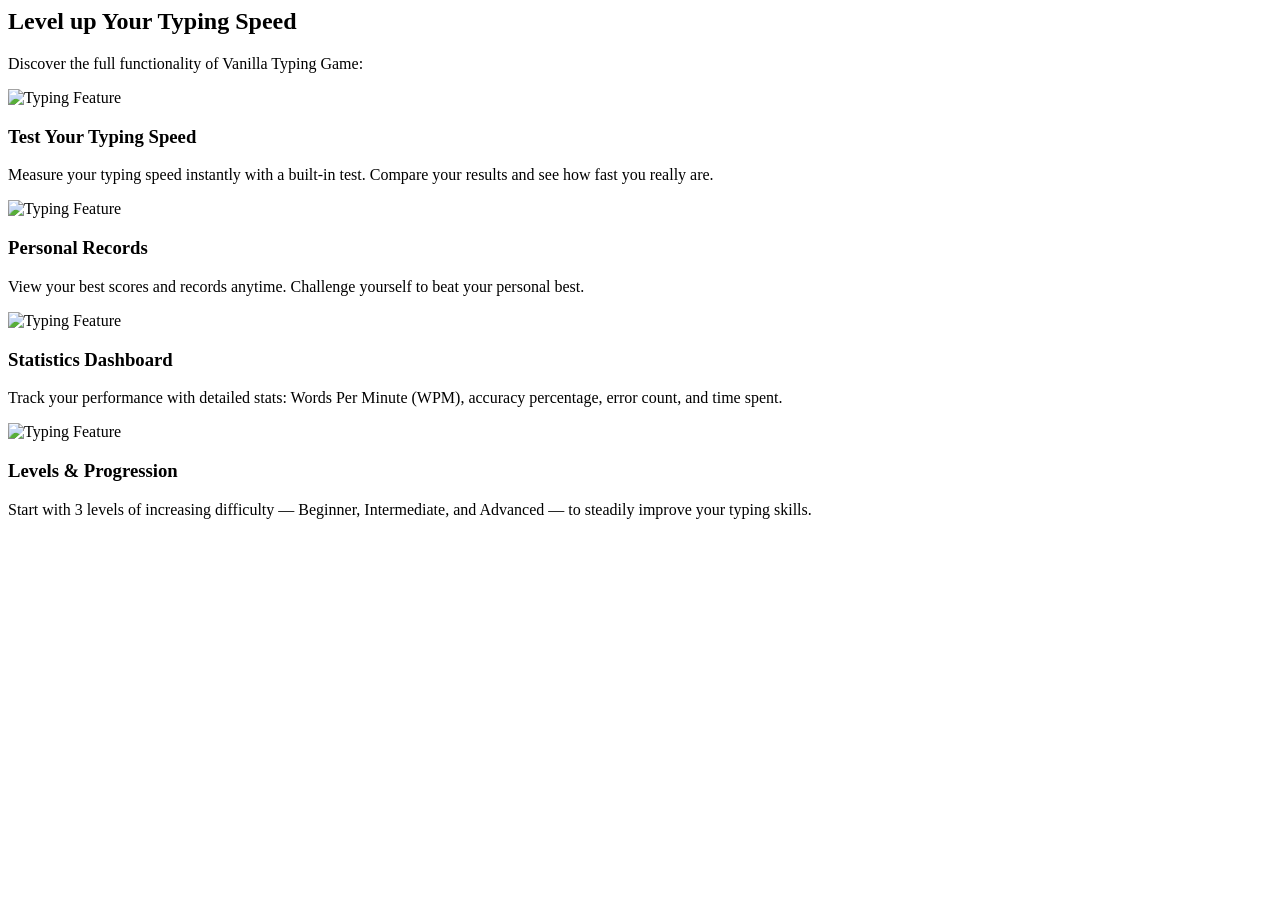
==== Features.html @ e1df6583 "i've created the features card, not yet finished.Next coding, Adding the homepage style" ====
<html lang="en">

<head>
    <meta charset="UTF-8">
    <meta name="viewport" content="width=device-width, initial-scale=1.0">
    <link rel="stylesheet" href="./output.css">
    <title>Accueil</title>
</head>

<body>
    <section class=" flex flex-col items-center min-h-screen bg-gray-50">
        <h1 class="text-7xl font-bold py-8">Level up Your Typing Speed</h1>
        <p class="text-5xl mt-1 mb-8">Discover the full functionality of Vanilla Typing Game:</p>
        <div class="flex flex-wrap gap-15 mx-100 justify-center">
            <div
                class="w-lg h-3/4 bg-white rounded-xl shadow-md overflow-hidden hover:shadow-lg transition-shadow duration-300">
                <div class="w-full h-80 bg-gray-100 flex items-center justify-center">
                    <img src="your-image.png" alt="Typing Feature" class="h-full object-contain">
                </div>
                <div class="p-6 text-center">
                    <h3 class="text-3xl font-semibold text-gray-900 mb-2">Test Your Typing Speed</h3>
                    <p class="text-gray-600 text-2xl leading-relaxed">
                        Measure your typing speed instantly with a built-in test. Compare your results and see how fast
                        you really are.
                    </p>
                </div>
            </div>
            <div
                class="w-lg h-3/4 bg-white rounded-xl shadow-md overflow-hidden hover:shadow-lg transition-shadow duration-300">
                <div class="w-full h-80 bg-gray-100 flex items-center justify-center">
                    <img src="your-image.png" alt="Typing Feature" class="h-full object-contain">
                </div>
                <div class="p-6 text-center">
                    <h3 class="text-3xl font-semibold text-gray-900 mb-2">Personal Records</h3>
                    <p class="text-gray-600 text-2xl leading-relaxed">
                        View your best scores and records anytime. Challenge yourself to beat your personal best.
                    </p>
                </div>
            </div>
            <div
                class="w-lg h-3/4 bg-white rounded-xl shadow-md overflow-hidden hover:shadow-lg transition-shadow duration-300">
                <div class="w-full h-80 bg-gray-100 flex items-center justify-center">
                    <img src="your-image.png" alt="Typing Feature" class="h-full object-contain">
                </div>
                <div class="p-6 text-center">
                    <h3 class="text-3xl font-semibold text-gray-900 mb-2">Statistics Dashboard</h3>
                    <p class="text-gray-600 text-2xl leading-relaxed">
                        Track your performance with detailed stats: Words Per Minute (WPM), accuracy percentage, error count, and time spent.
                    </p>
                </div>
            </div>
            <div
                class="w-lg h-3/4 bg-white rounded-xl shadow-md overflow-hidden hover:shadow-lg transition-shadow duration-300">
                <div class="w-full h-80 bg-gray-100 flex items-center justify-center">
                    <img src="your-image.png" alt="Typing Feature" class="h-full object-contain">
                </div>
                <div class="p-6 text-center">
                    <h3 class="text-3xl font-semibold text-gray-900 mb-2">Levels & Progression</h3>
                    <p class="text-gray-600 text-2xl leading-relaxed">
                        Start with 3 levels of increasing difficulty — Beginner, Intermediate, and Advanced — to steadily improve your typing skills.
                    </p>
                </div>
            </div>


        </div>

    </section>
</body>

</html>
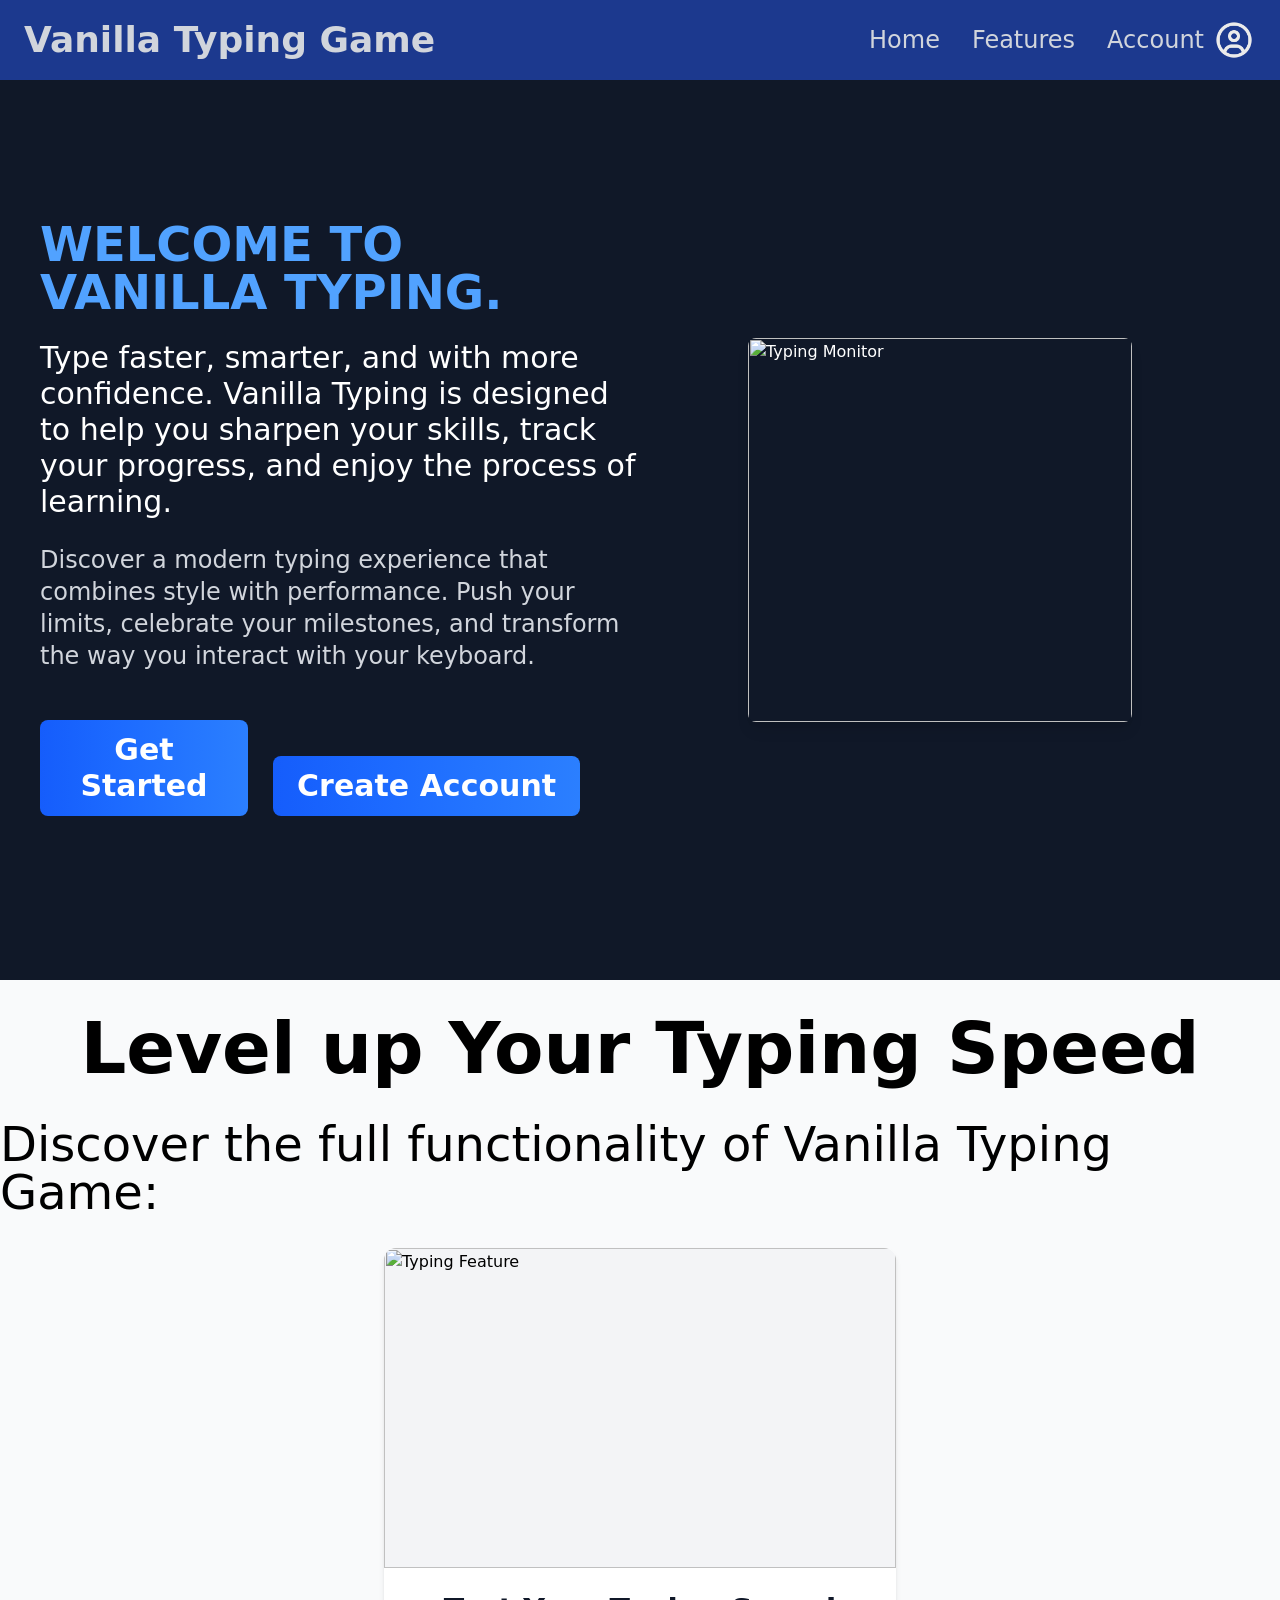
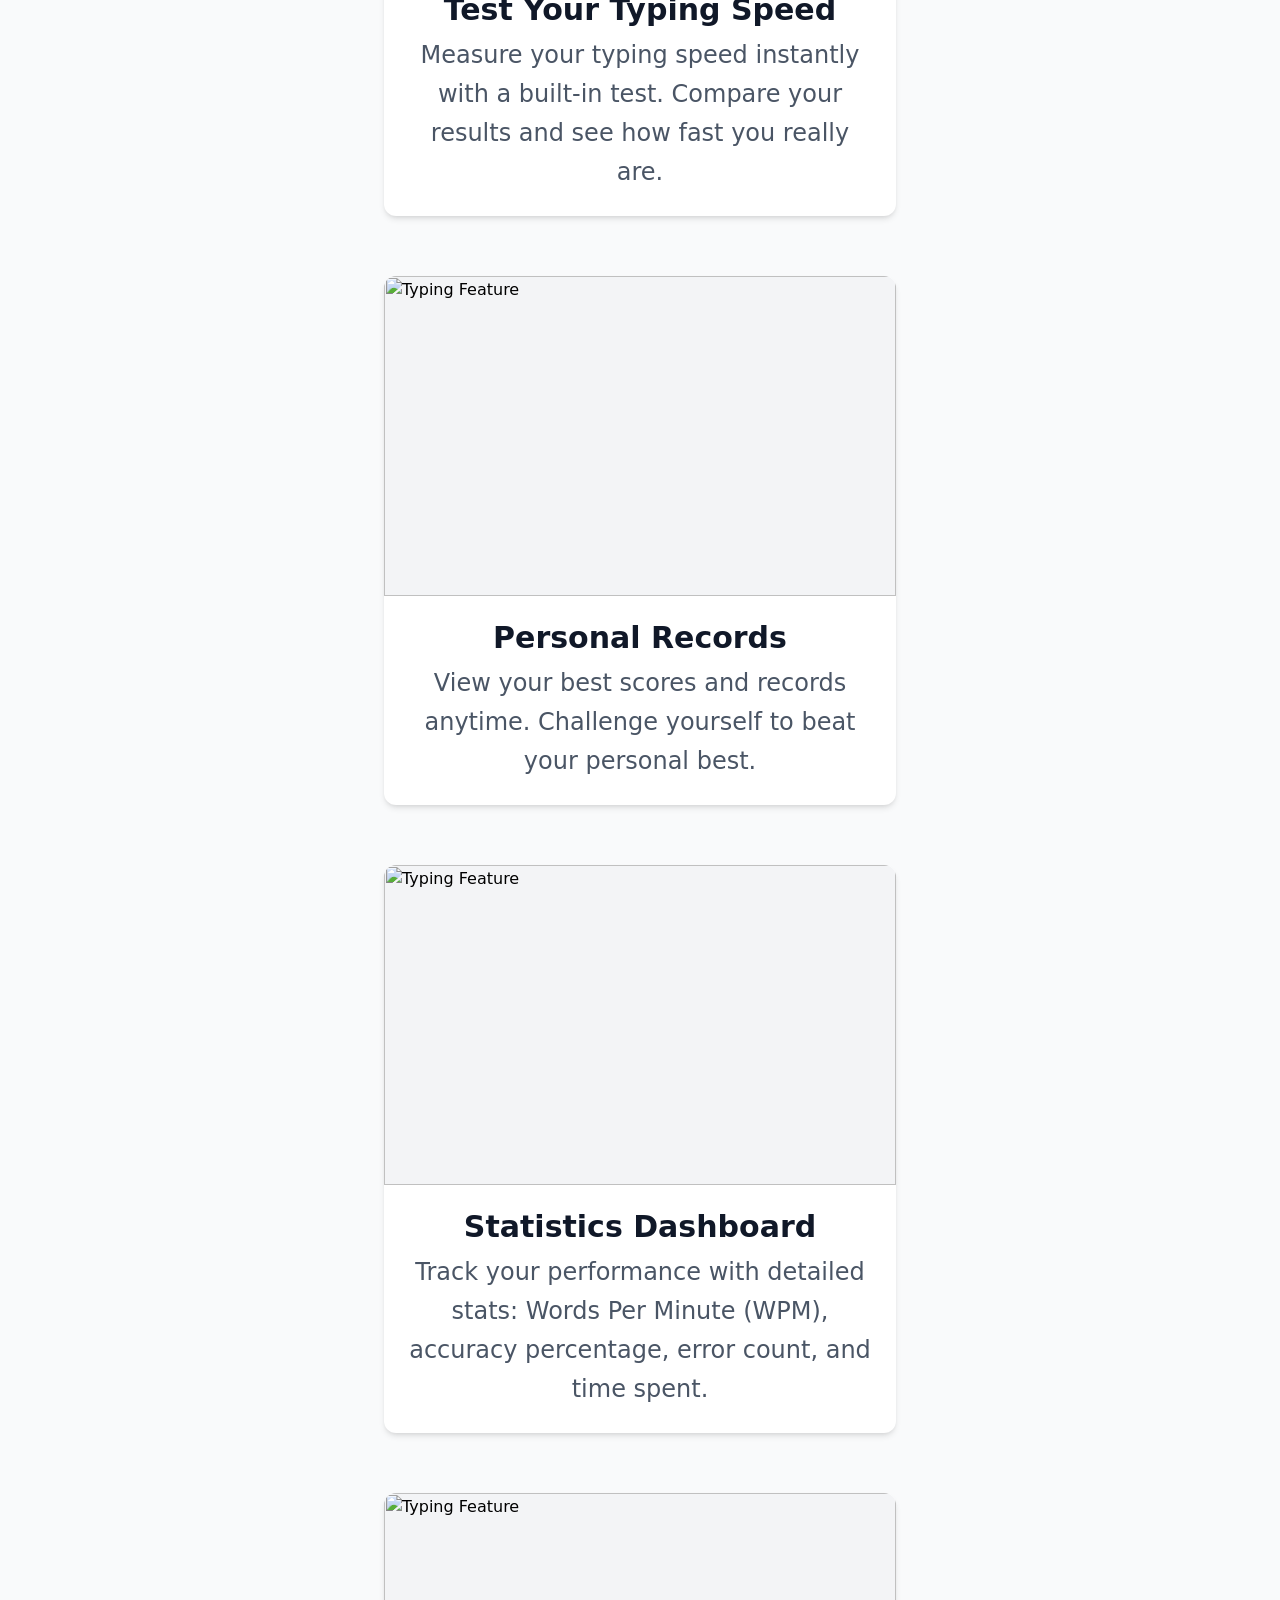
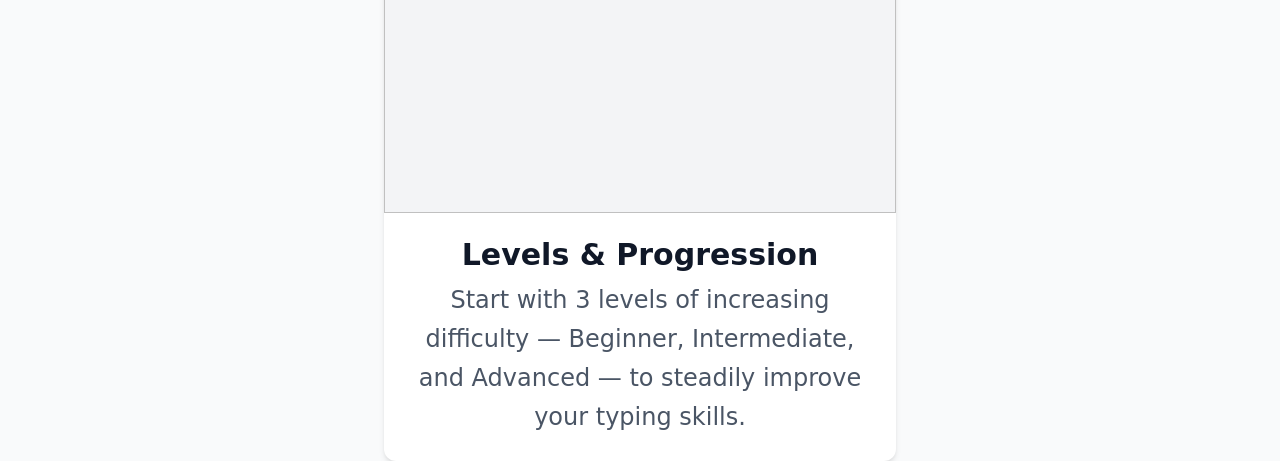
==== commit 2e468e12: "Improve navigation, hero section, and features with smooth scroll and animations" ====
--- a/Features.html
+++ b/Features.html
@@ -8,7 +8,45 @@
 </head>
 
 <body>
-    <section class=" flex flex-col items-center min-h-screen bg-gray-50">
+    <nav class="w-full bg-blue-900 text-gray-300 h-20 flex justify-between items-center px-6 py-4 shadow-md">
+        <h2 class="text-3xl md:text-4xl font-bold">Vanilla Typing Game</h2>
+        <ul class="flex gap-8 text-lg md:text-2xl items-center font-medium">
+            <li>
+                <a href="" class="hover:text-gray-200 transition-colors">Home</a>
+            </li>
+            <li>
+                <a href="#features" class="hover:text-gray-200 transition-colors">Features</a>
+            </li>
+            <li class="flex items-center gap-2">
+                <a href="" class="hover:text-gray-200 transition-colors">Account</a>
+                <img class="w-11 caret-gray-300" src="image/logo/circle-user-regular.png" alt="">
+            </li>
+        </ul>
+    </nav>
+    <section class="flex flex-col md:flex-row items-center justify-between min-h-screen bg-gray-900 text-white px-10">
+        <div class="md:w-1/2 space-y-6">
+            <h1 class="text-5xl font-extrabold text-blue-400">WELCOME TO VANILLA TYPING.</h1>
+            <p class="text-3xl">Type faster, smarter, and with more confidence. Vanilla Typing is designed to help you
+                sharpen your skills, track your progress, and enjoy the process of learning.</p>
+            <p class="text-2xl text-gray-300">Discover a modern typing experience that combines style with performance.
+                Push your limits,
+                celebrate your milestones, and transform the way you interact with your keyboard.</p>
+            <button
+                class="mt-6 px-6 py-3 bg-linear-to-r from-blue-600 to-blue-500 hover:from-blue-500 hover:to-indigo-600 rounded-lg text-3xl w-52 font-semibold 
+         transform transition duration-300 ease-in-out hover:scale-105 hover:shadow-xl hover:-translate-y-1 hover:text-yellow-200">
+                <a href="index.html">Get Started</a>
+            </button>
+            <button
+                class=" ml-5 mt-6 px-6 py-3 bg-linear-to-r from-blue-600 to-blue-500 hover:from-blue-500 hover:to-indigo-600 rounded-lg text-3xl font-semibold transform transition duration-300 ease-in-out hover:scale-105 hover:shadow-xl hover:-translate-y-1 hover:text-yellow-200">
+                Create Account
+            </button>
+        </div>
+        <div class="md:w-1/2 flex justify-center mt-10 md:mt-0">
+            <img src="your-monitor-image.png" alt="Typing Monitor" class="w-96 rounded-lg shadow-lg">
+        </div>
+    </section>
+
+    <section id="features" class=" flex flex-col items-center min-h-screen bg-gray-50">
         <h1 class="text-7xl font-bold py-8">Level up Your Typing Speed</h1>
         <p class="text-5xl mt-1 mb-8">Discover the full functionality of Vanilla Typing Game:</p>
         <div class="flex flex-wrap gap-15 mx-100 justify-center">
@@ -45,7 +83,8 @@
                 <div class="p-6 text-center">
                     <h3 class="text-3xl font-semibold text-gray-900 mb-2">Statistics Dashboard</h3>
                     <p class="text-gray-600 text-2xl leading-relaxed">
-                        Track your performance with detailed stats: Words Per Minute (WPM), accuracy percentage, error count, and time spent.
+                        Track your performance with detailed stats: Words Per Minute (WPM), accuracy percentage, error
+                        count, and time spent.
                     </p>
                 </div>
             </div>
@@ -57,14 +96,12 @@
                 <div class="p-6 text-center">
                     <h3 class="text-3xl font-semibold text-gray-900 mb-2">Levels & Progression</h3>
                     <p class="text-gray-600 text-2xl leading-relaxed">
-                        Start with 3 levels of increasing difficulty — Beginner, Intermediate, and Advanced — to steadily improve your typing skills.
+                        Start with 3 levels of increasing difficulty — Beginner, Intermediate, and Advanced — to
+                        steadily improve your typing skills.
                     </p>
                 </div>
             </div>
-
-
         </div>
-
     </section>
 </body>
 
--- a/output.css
+++ b/output.css
@@ -0,0 +1,757 @@
+/*! tailwindcss v4.3.0 | MIT License | https://tailwindcss.com */
+@layer properties;
+@layer theme, base, components, utilities;
+@layer theme {
+  :root, :host {
+    --font-sans: ui-sans-serif, system-ui, sans-serif, "Apple Color Emoji",
+      "Segoe UI Emoji", "Segoe UI Symbol", "Noto Color Emoji";
+    --font-mono: ui-monospace, SFMono-Regular, Menlo, Monaco, Consolas, "Liberation Mono",
+      "Courier New", monospace;
+    --color-yellow-200: oklch(94.5% 0.129 101.54);
+    --color-blue-400: oklch(70.7% 0.165 254.624);
+    --color-blue-500: oklch(62.3% 0.214 259.815);
+    --color-blue-600: oklch(54.6% 0.245 262.881);
+    --color-blue-900: oklch(37.9% 0.146 265.522);
+    --color-indigo-600: oklch(51.1% 0.262 276.966);
+    --color-gray-50: oklch(98.5% 0.002 247.839);
+    --color-gray-100: oklch(96.7% 0.003 264.542);
+    --color-gray-200: oklch(92.8% 0.006 264.531);
+    --color-gray-300: oklch(87.2% 0.01 258.338);
+    --color-gray-600: oklch(44.6% 0.03 256.802);
+    --color-gray-900: oklch(21% 0.034 264.665);
+    --color-white: #fff;
+    --spacing: 0.25rem;
+    --container-lg: 32rem;
+    --text-lg: 1.125rem;
+    --text-lg--line-height: calc(1.75 / 1.125);
+    --text-2xl: 1.5rem;
+    --text-2xl--line-height: calc(2 / 1.5);
+    --text-3xl: 1.875rem;
+    --text-3xl--line-height: calc(2.25 / 1.875);
+    --text-4xl: 2.25rem;
+    --text-4xl--line-height: calc(2.5 / 2.25);
+    --text-5xl: 3rem;
+    --text-5xl--line-height: 1;
+    --text-7xl: 4.5rem;
+    --text-7xl--line-height: 1;
+    --font-weight-medium: 500;
+    --font-weight-semibold: 600;
+    --font-weight-bold: 700;
+    --font-weight-extrabold: 800;
+    --leading-relaxed: 1.625;
+    --radius-lg: 0.5rem;
+    --radius-xl: 0.75rem;
+    --ease-in-out: cubic-bezier(0.4, 0, 0.2, 1);
+    --default-transition-duration: 150ms;
+    --default-transition-timing-function: cubic-bezier(0.4, 0, 0.2, 1);
+    --default-font-family: var(--font-sans);
+    --default-mono-font-family: var(--font-mono);
+  }
+}
+@layer base {
+  *, ::after, ::before, ::backdrop, ::file-selector-button {
+    box-sizing: border-box;
+    margin: 0;
+    padding: 0;
+    border: 0 solid;
+  }
+  html, :host {
+    line-height: 1.5;
+    -webkit-text-size-adjust: 100%;
+    tab-size: 4;
+    font-family: var(--default-font-family, ui-sans-serif, system-ui, sans-serif, "Apple Color Emoji", "Segoe UI Emoji", "Segoe UI Symbol", "Noto Color Emoji");
+    font-feature-settings: var(--default-font-feature-settings, normal);
+    font-variation-settings: var(--default-font-variation-settings, normal);
+    -webkit-tap-highlight-color: transparent;
+  }
+  hr {
+    height: 0;
+    color: inherit;
+    border-top-width: 1px;
+  }
+  abbr:where([title]) {
+    -webkit-text-decoration: underline dotted;
+    text-decoration: underline dotted;
+  }
+  h1, h2, h3, h4, h5, h6 {
+    font-size: inherit;
+    font-weight: inherit;
+  }
+  a {
+    color: inherit;
+    -webkit-text-decoration: inherit;
+    text-decoration: inherit;
+  }
+  b, strong {
+    font-weight: bolder;
+  }
+  code, kbd, samp, pre {
+    font-family: var(--default-mono-font-family, ui-monospace, SFMono-Regular, Menlo, Monaco, Consolas, "Liberation Mono", "Courier New", monospace);
+    font-feature-settings: var(--default-mono-font-feature-settings, normal);
+    font-variation-settings: var(--default-mono-font-variation-settings, normal);
+    font-size: 1em;
+  }
+  small {
+    font-size: 80%;
+  }
+  sub, sup {
+    font-size: 75%;
+    line-height: 0;
+    position: relative;
+    vertical-align: baseline;
+  }
+  sub {
+    bottom: -0.25em;
+  }
+  sup {
+    top: -0.5em;
+  }
+  table {
+    text-indent: 0;
+    border-color: inherit;
+    border-collapse: collapse;
+  }
+  :-moz-focusring {
+    outline: auto;
+  }
+  progress {
+    vertical-align: baseline;
+  }
+  summary {
+    display: list-item;
+  }
+  ol, ul, menu {
+    list-style: none;
+  }
+  img, svg, video, canvas, audio, iframe, embed, object {
+    display: block;
+    vertical-align: middle;
+  }
+  img, video {
+    max-width: 100%;
+    height: auto;
+  }
+  button, input, select, optgroup, textarea, ::file-selector-button {
+    font: inherit;
+    font-feature-settings: inherit;
+    font-variation-settings: inherit;
+    letter-spacing: inherit;
+    color: inherit;
+    border-radius: 0;
+    background-color: transparent;
+    opacity: 1;
+  }
+  :where(select:is([multiple], [size])) optgroup {
+    font-weight: bolder;
+  }
+  :where(select:is([multiple], [size])) optgroup option {
+    padding-inline-start: 20px;
+  }
+  ::file-selector-button {
+    margin-inline-end: 4px;
+  }
+  ::placeholder {
+    opacity: 1;
+  }
+  @supports (not (-webkit-appearance: -apple-pay-button))  or (contain-intrinsic-size: 1px) {
+    ::placeholder {
+      color: currentcolor;
+      @supports (color: color-mix(in lab, red, red)) {
+        color: color-mix(in oklab, currentcolor 50%, transparent);
+      }
+    }
+  }
+  textarea {
+    resize: vertical;
+  }
+  ::-webkit-search-decoration {
+    -webkit-appearance: none;
+  }
+  ::-webkit-date-and-time-value {
+    min-height: 1lh;
+    text-align: inherit;
+  }
+  ::-webkit-datetime-edit {
+    display: inline-flex;
+  }
+  ::-webkit-datetime-edit-fields-wrapper {
+    padding: 0;
+  }
+  ::-webkit-datetime-edit, ::-webkit-datetime-edit-year-field, ::-webkit-datetime-edit-month-field, ::-webkit-datetime-edit-day-field, ::-webkit-datetime-edit-hour-field, ::-webkit-datetime-edit-minute-field, ::-webkit-datetime-edit-second-field, ::-webkit-datetime-edit-millisecond-field, ::-webkit-datetime-edit-meridiem-field {
+    padding-block: 0;
+  }
+  ::-webkit-calendar-picker-indicator {
+    line-height: 1;
+  }
+  :-moz-ui-invalid {
+    box-shadow: none;
+  }
+  button, input:where([type="button"], [type="reset"], [type="submit"]), ::file-selector-button {
+    appearance: button;
+  }
+  ::-webkit-inner-spin-button, ::-webkit-outer-spin-button {
+    height: auto;
+  }
+  [hidden]:where(:not([hidden="until-found"])) {
+    display: none !important;
+  }
+}
+@layer utilities {
+  .mx-100 {
+    margin-inline: calc(var(--spacing) * 100);
+  }
+  .mt-1 {
+    margin-top: calc(var(--spacing) * 1);
+  }
+  .mt-6 {
+    margin-top: calc(var(--spacing) * 6);
+  }
+  .mt-10 {
+    margin-top: calc(var(--spacing) * 10);
+  }
+  .mb-2 {
+    margin-bottom: calc(var(--spacing) * 2);
+  }
+  .mb-8 {
+    margin-bottom: calc(var(--spacing) * 8);
+  }
+  .ml-5 {
+    margin-left: calc(var(--spacing) * 5);
+  }
+  .flex {
+    display: flex;
+  }
+  .h-3\/4 {
+    height: calc(3 / 4 * 100%);
+  }
+  .h-20 {
+    height: calc(var(--spacing) * 20);
+  }
+  .h-80 {
+    height: calc(var(--spacing) * 80);
+  }
+  .h-full {
+    height: 100%;
+  }
+  .min-h-screen {
+    min-height: 100vh;
+  }
+  .w-11 {
+    width: calc(var(--spacing) * 11);
+  }
+  .w-52 {
+    width: calc(var(--spacing) * 52);
+  }
+  .w-96 {
+    width: calc(var(--spacing) * 96);
+  }
+  .w-full {
+    width: 100%;
+  }
+  .w-lg {
+    width: var(--container-lg);
+  }
+  .transform {
+    transform: var(--tw-rotate-x,) var(--tw-rotate-y,) var(--tw-rotate-z,) var(--tw-skew-x,) var(--tw-skew-y,);
+  }
+  .flex-col {
+    flex-direction: column;
+  }
+  .flex-wrap {
+    flex-wrap: wrap;
+  }
+  .items-center {
+    align-items: center;
+  }
+  .justify-between {
+    justify-content: space-between;
+  }
+  .justify-center {
+    justify-content: center;
+  }
+  .gap-2 {
+    gap: calc(var(--spacing) * 2);
+  }
+  .gap-8 {
+    gap: calc(var(--spacing) * 8);
+  }
+  .gap-15 {
+    gap: calc(var(--spacing) * 15);
+  }
+  .space-y-6 {
+    :where(& > :not(:last-child)) {
+      --tw-space-y-reverse: 0;
+      margin-block-start: calc(calc(var(--spacing) * 6) * var(--tw-space-y-reverse));
+      margin-block-end: calc(calc(var(--spacing) * 6) * calc(1 - var(--tw-space-y-reverse)));
+    }
+  }
+  .overflow-hidden {
+    overflow: hidden;
+  }
+  .rounded-lg {
+    border-radius: var(--radius-lg);
+  }
+  .rounded-xl {
+    border-radius: var(--radius-xl);
+  }
+  .bg-blue-900 {
+    background-color: var(--color-blue-900);
+  }
+  .bg-gray-50 {
+    background-color: var(--color-gray-50);
+  }
+  .bg-gray-100 {
+    background-color: var(--color-gray-100);
+  }
+  .bg-gray-900 {
+    background-color: var(--color-gray-900);
+  }
+  .bg-white {
+    background-color: var(--color-white);
+  }
+  .bg-linear-to-r {
+    --tw-gradient-position: to right;
+    @supports (background-image: linear-gradient(in lab, red, red)) {
+      --tw-gradient-position: to right in oklab;
+    }
+    background-image: linear-gradient(var(--tw-gradient-stops));
+  }
+  .from-blue-600 {
+    --tw-gradient-from: var(--color-blue-600);
+    --tw-gradient-stops: var(--tw-gradient-via-stops, var(--tw-gradient-position), var(--tw-gradient-from) var(--tw-gradient-from-position), var(--tw-gradient-to) var(--tw-gradient-to-position));
+  }
+  .to-blue-500 {
+    --tw-gradient-to: var(--color-blue-500);
+    --tw-gradient-stops: var(--tw-gradient-via-stops, var(--tw-gradient-position), var(--tw-gradient-from) var(--tw-gradient-from-position), var(--tw-gradient-to) var(--tw-gradient-to-position));
+  }
+  .object-contain {
+    object-fit: contain;
+  }
+  .p-6 {
+    padding: calc(var(--spacing) * 6);
+  }
+  .px-6 {
+    padding-inline: calc(var(--spacing) * 6);
+  }
+  .px-10 {
+    padding-inline: calc(var(--spacing) * 10);
+  }
+  .py-3 {
+    padding-block: calc(var(--spacing) * 3);
+  }
+  .py-4 {
+    padding-block: calc(var(--spacing) * 4);
+  }
+  .py-8 {
+    padding-block: calc(var(--spacing) * 8);
+  }
+  .text-center {
+    text-align: center;
+  }
+  .text-2xl {
+    font-size: var(--text-2xl);
+    line-height: var(--tw-leading, var(--text-2xl--line-height));
+  }
+  .text-3xl {
+    font-size: var(--text-3xl);
+    line-height: var(--tw-leading, var(--text-3xl--line-height));
+  }
+  .text-5xl {
+    font-size: var(--text-5xl);
+    line-height: var(--tw-leading, var(--text-5xl--line-height));
+  }
+  .text-7xl {
+    font-size: var(--text-7xl);
+    line-height: var(--tw-leading, var(--text-7xl--line-height));
+  }
+  .text-lg {
+    font-size: var(--text-lg);
+    line-height: var(--tw-leading, var(--text-lg--line-height));
+  }
+  .leading-relaxed {
+    --tw-leading: var(--leading-relaxed);
+    line-height: var(--leading-relaxed);
+  }
+  .font-bold {
+    --tw-font-weight: var(--font-weight-bold);
+    font-weight: var(--font-weight-bold);
+  }
+  .font-extrabold {
+    --tw-font-weight: var(--font-weight-extrabold);
+    font-weight: var(--font-weight-extrabold);
+  }
+  .font-medium {
+    --tw-font-weight: var(--font-weight-medium);
+    font-weight: var(--font-weight-medium);
+  }
+  .font-semibold {
+    --tw-font-weight: var(--font-weight-semibold);
+    font-weight: var(--font-weight-semibold);
+  }
+  .text-blue-400 {
+    color: var(--color-blue-400);
+  }
+  .text-gray-300 {
+    color: var(--color-gray-300);
+  }
+  .text-gray-600 {
+    color: var(--color-gray-600);
+  }
+  .text-gray-900 {
+    color: var(--color-gray-900);
+  }
+  .text-white {
+    color: var(--color-white);
+  }
+  .caret-gray-300 {
+    caret-color: var(--color-gray-300);
+  }
+  .shadow-lg {
+    --tw-shadow: 0 10px 15px -3px var(--tw-shadow-color, rgb(0 0 0 / 0.1)), 0 4px 6px -4px var(--tw-shadow-color, rgb(0 0 0 / 0.1));
+    box-shadow: var(--tw-inset-shadow), var(--tw-inset-ring-shadow), var(--tw-ring-offset-shadow), var(--tw-ring-shadow), var(--tw-shadow);
+  }
+  .shadow-md {
+    --tw-shadow: 0 4px 6px -1px var(--tw-shadow-color, rgb(0 0 0 / 0.1)), 0 2px 4px -2px var(--tw-shadow-color, rgb(0 0 0 / 0.1));
+    box-shadow: var(--tw-inset-shadow), var(--tw-inset-ring-shadow), var(--tw-ring-offset-shadow), var(--tw-ring-shadow), var(--tw-shadow);
+  }
+  .transition {
+    transition-property: color, background-color, border-color, outline-color, text-decoration-color, fill, stroke, --tw-gradient-from, --tw-gradient-via, --tw-gradient-to, opacity, box-shadow, transform, translate, scale, rotate, filter, -webkit-backdrop-filter, backdrop-filter, display, content-visibility, overlay, pointer-events;
+    transition-timing-function: var(--tw-ease, var(--default-transition-timing-function));
+    transition-duration: var(--tw-duration, var(--default-transition-duration));
+  }
+  .transition-colors {
+    transition-property: color, background-color, border-color, outline-color, text-decoration-color, fill, stroke, --tw-gradient-from, --tw-gradient-via, --tw-gradient-to;
+    transition-timing-function: var(--tw-ease, var(--default-transition-timing-function));
+    transition-duration: var(--tw-duration, var(--default-transition-duration));
+  }
+  .transition-shadow {
+    transition-property: box-shadow;
+    transition-timing-function: var(--tw-ease, var(--default-transition-timing-function));
+    transition-duration: var(--tw-duration, var(--default-transition-duration));
+  }
+  .duration-300 {
+    --tw-duration: 300ms;
+    transition-duration: 300ms;
+  }
+  .ease-in-out {
+    --tw-ease: var(--ease-in-out);
+    transition-timing-function: var(--ease-in-out);
+  }
+  .hover\:-translate-y-1 {
+    &:hover {
+      @media (hover: hover) {
+        --tw-translate-y: calc(var(--spacing) * -1);
+        translate: var(--tw-translate-x) var(--tw-translate-y);
+      }
+    }
+  }
+  .hover\:scale-105 {
+    &:hover {
+      @media (hover: hover) {
+        --tw-scale-x: 105%;
+        --tw-scale-y: 105%;
+        --tw-scale-z: 105%;
+        scale: var(--tw-scale-x) var(--tw-scale-y);
+      }
+    }
+  }
+  .hover\:from-blue-500 {
+    &:hover {
+      @media (hover: hover) {
+        --tw-gradient-from: var(--color-blue-500);
+        --tw-gradient-stops: var(--tw-gradient-via-stops, var(--tw-gradient-position), var(--tw-gradient-from) var(--tw-gradient-from-position), var(--tw-gradient-to) var(--tw-gradient-to-position));
+      }
+    }
+  }
+  .hover\:to-indigo-600 {
+    &:hover {
+      @media (hover: hover) {
+        --tw-gradient-to: var(--color-indigo-600);
+        --tw-gradient-stops: var(--tw-gradient-via-stops, var(--tw-gradient-position), var(--tw-gradient-from) var(--tw-gradient-from-position), var(--tw-gradient-to) var(--tw-gradient-to-position));
+      }
+    }
+  }
+  .hover\:text-gray-200 {
+    &:hover {
+      @media (hover: hover) {
+        color: var(--color-gray-200);
+      }
+    }
+  }
+  .hover\:text-yellow-200 {
+    &:hover {
+      @media (hover: hover) {
+        color: var(--color-yellow-200);
+      }
+    }
+  }
+  .hover\:shadow-lg {
+    &:hover {
+      @media (hover: hover) {
+        --tw-shadow: 0 10px 15px -3px var(--tw-shadow-color, rgb(0 0 0 / 0.1)), 0 4px 6px -4px var(--tw-shadow-color, rgb(0 0 0 / 0.1));
+        box-shadow: var(--tw-inset-shadow), var(--tw-inset-ring-shadow), var(--tw-ring-offset-shadow), var(--tw-ring-shadow), var(--tw-shadow);
+      }
+    }
+  }
+  .hover\:shadow-xl {
+    &:hover {
+      @media (hover: hover) {
+        --tw-shadow: 0 20px 25px -5px var(--tw-shadow-color, rgb(0 0 0 / 0.1)), 0 8px 10px -6px var(--tw-shadow-color, rgb(0 0 0 / 0.1));
+        box-shadow: var(--tw-inset-shadow), var(--tw-inset-ring-shadow), var(--tw-ring-offset-shadow), var(--tw-ring-shadow), var(--tw-shadow);
+      }
+    }
+  }
+  .md\:mt-0 {
+    @media (width >= 48rem) {
+      margin-top: calc(var(--spacing) * 0);
+    }
+  }
+  .md\:w-1\/2 {
+    @media (width >= 48rem) {
+      width: calc(1 / 2 * 100%);
+    }
+  }
+  .md\:flex-row {
+    @media (width >= 48rem) {
+      flex-direction: row;
+    }
+  }
+  .md\:text-2xl {
+    @media (width >= 48rem) {
+      font-size: var(--text-2xl);
+      line-height: var(--tw-leading, var(--text-2xl--line-height));
+    }
+  }
+  .md\:text-4xl {
+    @media (width >= 48rem) {
+      font-size: var(--text-4xl);
+      line-height: var(--tw-leading, var(--text-4xl--line-height));
+    }
+  }
+}
+html {
+  scroll-behavior: smooth;
+}
+@property --tw-rotate-x {
+  syntax: "*";
+  inherits: false;
+}
+@property --tw-rotate-y {
+  syntax: "*";
+  inherits: false;
+}
+@property --tw-rotate-z {
+  syntax: "*";
+  inherits: false;
+}
+@property --tw-skew-x {
+  syntax: "*";
+  inherits: false;
+}
+@property --tw-skew-y {
+  syntax: "*";
+  inherits: false;
+}
+@property --tw-space-y-reverse {
+  syntax: "*";
+  inherits: false;
+  initial-value: 0;
+}
+@property --tw-gradient-position {
+  syntax: "*";
+  inherits: false;
+}
+@property --tw-gradient-from {
+  syntax: "<color>";
+  inherits: false;
+  initial-value: #0000;
+}
+@property --tw-gradient-via {
+  syntax: "<color>";
+  inherits: false;
+  initial-value: #0000;
+}
+@property --tw-gradient-to {
+  syntax: "<color>";
+  inherits: false;
+  initial-value: #0000;
+}
+@property --tw-gradient-stops {
+  syntax: "*";
+  inherits: false;
+}
+@property --tw-gradient-via-stops {
+  syntax: "*";
+  inherits: false;
+}
+@property --tw-gradient-from-position {
+  syntax: "<length-percentage>";
+  inherits: false;
+  initial-value: 0%;
+}
+@property --tw-gradient-via-position {
+  syntax: "<length-percentage>";
+  inherits: false;
+  initial-value: 50%;
+}
+@property --tw-gradient-to-position {
+  syntax: "<length-percentage>";
+  inherits: false;
+  initial-value: 100%;
+}
+@property --tw-leading {
+  syntax: "*";
+  inherits: false;
+}
+@property --tw-font-weight {
+  syntax: "*";
+  inherits: false;
+}
+@property --tw-shadow {
+  syntax: "*";
+  inherits: false;
+  initial-value: 0 0 #0000;
+}
+@property --tw-shadow-color {
+  syntax: "*";
+  inherits: false;
+}
+@property --tw-shadow-alpha {
+  syntax: "<percentage>";
+  inherits: false;
+  initial-value: 100%;
+}
+@property --tw-inset-shadow {
+  syntax: "*";
+  inherits: false;
+  initial-value: 0 0 #0000;
+}
+@property --tw-inset-shadow-color {
+  syntax: "*";
+  inherits: false;
+}
+@property --tw-inset-shadow-alpha {
+  syntax: "<percentage>";
+  inherits: false;
+  initial-value: 100%;
+}
+@property --tw-ring-color {
+  syntax: "*";
+  inherits: false;
+}
+@property --tw-ring-shadow {
+  syntax: "*";
+  inherits: false;
+  initial-value: 0 0 #0000;
+}
+@property --tw-inset-ring-color {
+  syntax: "*";
+  inherits: false;
+}
+@property --tw-inset-ring-shadow {
+  syntax: "*";
+  inherits: false;
+  initial-value: 0 0 #0000;
+}
+@property --tw-ring-inset {
+  syntax: "*";
+  inherits: false;
+}
+@property --tw-ring-offset-width {
+  syntax: "<length>";
+  inherits: false;
+  initial-value: 0px;
+}
+@property --tw-ring-offset-color {
+  syntax: "*";
+  inherits: false;
+  initial-value: #fff;
+}
+@property --tw-ring-offset-shadow {
+  syntax: "*";
+  inherits: false;
+  initial-value: 0 0 #0000;
+}
+@property --tw-duration {
+  syntax: "*";
+  inherits: false;
+}
+@property --tw-ease {
+  syntax: "*";
+  inherits: false;
+}
+@property --tw-translate-x {
+  syntax: "*";
+  inherits: false;
+  initial-value: 0;
+}
+@property --tw-translate-y {
+  syntax: "*";
+  inherits: false;
+  initial-value: 0;
+}
+@property --tw-translate-z {
+  syntax: "*";
+  inherits: false;
+  initial-value: 0;
+}
+@property --tw-scale-x {
+  syntax: "*";
+  inherits: false;
+  initial-value: 1;
+}
+@property --tw-scale-y {
+  syntax: "*";
+  inherits: false;
+  initial-value: 1;
+}
+@property --tw-scale-z {
+  syntax: "*";
+  inherits: false;
+  initial-value: 1;
+}
+@layer properties {
+  @supports ((-webkit-hyphens: none) and (not (margin-trim: inline))) or ((-moz-orient: inline) and (not (color:rgb(from red r g b)))) {
+    *, ::before, ::after, ::backdrop {
+      --tw-rotate-x: initial;
+      --tw-rotate-y: initial;
+      --tw-rotate-z: initial;
+      --tw-skew-x: initial;
+      --tw-skew-y: initial;
+      --tw-space-y-reverse: 0;
+      --tw-gradient-position: initial;
+      --tw-gradient-from: #0000;
+      --tw-gradient-via: #0000;
+      --tw-gradient-to: #0000;
+      --tw-gradient-stops: initial;
+      --tw-gradient-via-stops: initial;
+      --tw-gradient-from-position: 0%;
+      --tw-gradient-via-position: 50%;
+      --tw-gradient-to-position: 100%;
+      --tw-leading: initial;
+      --tw-font-weight: initial;
+      --tw-shadow: 0 0 #0000;
+      --tw-shadow-color: initial;
+      --tw-shadow-alpha: 100%;
+      --tw-inset-shadow: 0 0 #0000;
+      --tw-inset-shadow-color: initial;
+      --tw-inset-shadow-alpha: 100%;
+      --tw-ring-color: initial;
+      --tw-ring-shadow: 0 0 #0000;
+      --tw-inset-ring-color: initial;
+      --tw-inset-ring-shadow: 0 0 #0000;
+      --tw-ring-inset: initial;
+      --tw-ring-offset-width: 0px;
+      --tw-ring-offset-color: #fff;
+      --tw-ring-offset-shadow: 0 0 #0000;
+      --tw-duration: initial;
+      --tw-ease: initial;
+      --tw-translate-x: 0;
+      --tw-translate-y: 0;
+      --tw-translate-z: 0;
+      --tw-scale-x: 1;
+      --tw-scale-y: 1;
+      --tw-scale-z: 1;
+    }
+  }
+}
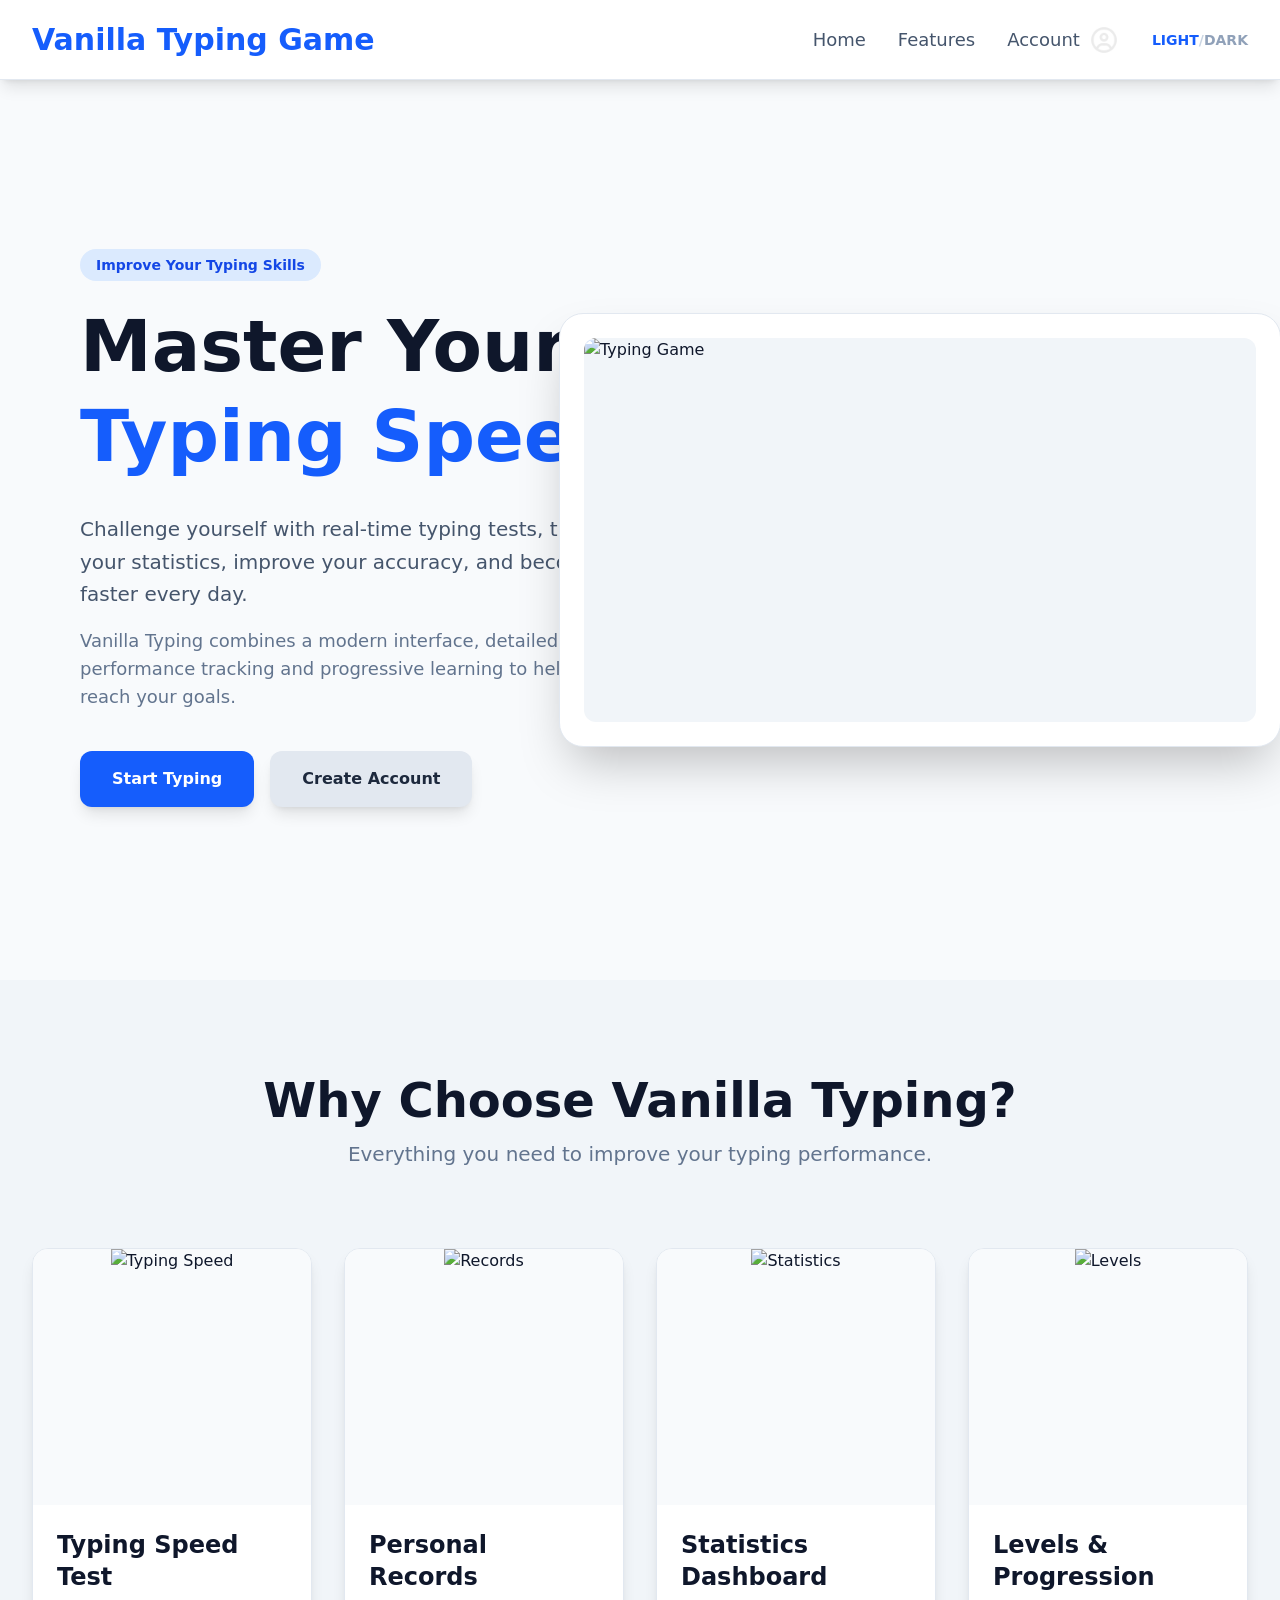
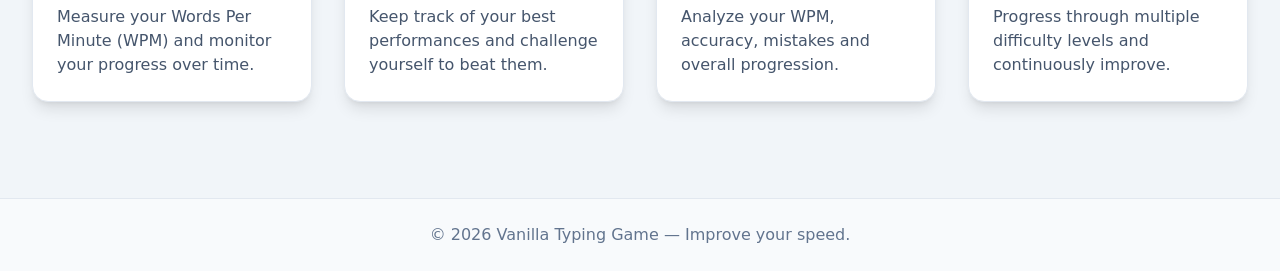
==== commit bc5478f5: "i've changed the theme and added option for light mode and dark mode in Accueil" ====
--- a/Features.html
+++ b/Features.html
@@ -1,108 +1,155 @@
-<html lang="en">
+<!DOCTYPE html>
+<html lang="en" class="dark">
 
 <head>
     <meta charset="UTF-8">
     <meta name="viewport" content="width=device-width, initial-scale=1.0">
     <link rel="stylesheet" href="./output.css">
-    <title>Accueil</title>
+    <title>Vanilla Typing Game</title>
 </head>
 
-<body>
-    <nav class="w-full bg-blue-900 text-gray-300 h-20 flex justify-between items-center px-6 py-4 shadow-md">
-        <h2 class="text-3xl md:text-4xl font-bold">Vanilla Typing Game</h2>
-        <ul class="flex gap-8 text-lg md:text-2xl items-center font-medium">
+<body class="bg-slate-50 text-slate-900 dark:bg-[#0f172a] dark:text-slate-100 font-sans transition-colors duration-300">
+
+    <nav
+        class="w-full bg-white dark:bg-[#1e293b] border-b border-slate-200 dark:border-slate-700 shadow-lg h-20 flex justify-between items-center px-8 transition-colors duration-300">
+
+        <h2 class="text-3xl font-bold text-blue-600 dark:text-white">
+            Vanilla Typing Game
+        </h2>
+
+        <ul class="flex gap-8 text-lg items-center text-slate-600 dark:text-slate-300">
             <li>
-                <a href="" class="hover:text-gray-200 transition-colors">Home</a>
+                <a href="#" class="hover:text-blue-600 dark:hover:text-white transition">Home</a>
             </li>
             <li>
-                <a href="#features" class="hover:text-gray-200 transition-colors">Features</a>
+                <a href="#features" class="hover:text-blue-600 dark:hover:text-white transition">Features</a>
             </li>
             <li class="flex items-center gap-2">
-                <a href="" class="hover:text-gray-200 transition-colors">Account</a>
-                <img class="w-11 caret-gray-300" src="image/logo/circle-user-regular.png" alt="">
+                <a href="#" class="hover:text-blue-600 dark:hover:text-white transition">Account</a>
+                <img src="image/logo/circle-user-regular.png" alt="Account" class="w-8">
+            </li>
+            <li class="ml-4">
+                <button id="theme-toggle"
+                    class="flex items-center gap-3 font-bold text-sm tracking-widest hover:opacity-80 transition-opacity focus:outline-none">
+
+                    <span class="text-blue-600 dark:text-slate-500 transition-colors duration-300">LIGHT</span>
+
+                    <span class="text-slate-300 dark:text-slate-700">/</span>
+
+                    <span class="text-slate-400 dark:text-blue-500 transition-colors duration-300">DARK</span>
+
+                </button>
             </li>
         </ul>
     </nav>
-    <section class="flex flex-col md:flex-row items-center justify-between min-h-screen bg-gray-900 text-white px-10">
-        <div class="md:w-1/2 space-y-6">
-            <h1 class="text-5xl font-extrabold text-blue-400">WELCOME TO VANILLA TYPING.</h1>
-            <p class="text-3xl">Type faster, smarter, and with more confidence. Vanilla Typing is designed to help you
-                sharpen your skills, track your progress, and enjoy the process of learning.</p>
-            <p class="text-2xl text-gray-300">Discover a modern typing experience that combines style with performance.
-                Push your limits,
-                celebrate your milestones, and transform the way you interact with your keyboard.</p>
-            <button
-                class="mt-6 px-6 py-3 bg-linear-to-r from-blue-600 to-blue-500 hover:from-blue-500 hover:to-indigo-600 rounded-lg text-3xl w-52 font-semibold 
-         transform transition duration-300 ease-in-out hover:scale-105 hover:shadow-xl hover:-translate-y-1 hover:text-yellow-200">
-                <a href="index.html">Get Started</a>
-            </button>
-            <button
-                class=" ml-5 mt-6 px-6 py-3 bg-linear-to-r from-blue-600 to-blue-500 hover:from-blue-500 hover:to-indigo-600 rounded-lg text-3xl font-semibold transform transition duration-300 ease-in-out hover:scale-105 hover:shadow-xl hover:-translate-y-1 hover:text-yellow-200">
-                Create Account
-            </button>
+
+    <section class="min-h-screen flex flex-col lg:flex-row items-center justify-between px-10 lg:px-20 py-20">
+        <div class="lg:w-1/2">
+            <span
+                class="bg-blue-100 text-blue-700 dark:bg-blue-600 dark:text-white px-4 py-2 rounded-full text-sm font-semibold">
+                Improve Your Typing Skills
+            </span>
+
+            <h1 class="text-6xl lg:text-7xl font-extrabold mt-6 leading-tight text-slate-900 dark:text-slate-100">
+                Master Your <span class="text-blue-600 dark:text-blue-500">Typing Speed</span>
+            </h1>
+
+            <p class="text-xl text-slate-600 dark:text-slate-300 mt-8 leading-relaxed max-w-xl">
+                Challenge yourself with real-time typing tests, track your statistics, improve your accuracy, and become
+                faster every day.
+            </p>
+
+            <p class="text-lg text-slate-500 dark:text-slate-400 mt-4 max-w-xl">
+                Vanilla Typing combines a modern interface, detailed performance tracking and progressive learning to
+                help you reach your goals.
+            </p>
+
+            <div class="flex gap-4 mt-10">
+                <a href="index.html"
+                    class="px-8 py-4 bg-blue-600 text-white hover:bg-blue-500 rounded-xl font-bold shadow-lg transition hover:scale-105">
+                    Start Typing
+                </a>
+                <button
+                    class="px-8 py-4 bg-slate-200 text-slate-800 dark:bg-slate-700 dark:text-white hover:bg-slate-300 dark:hover:bg-slate-600 rounded-xl font-bold shadow-lg transition hover:scale-105">
+                    Create Account
+                </button>
+            </div>
         </div>
-        <div class="md:w-1/2 flex justify-center mt-10 md:mt-0">
-            <img src="your-monitor-image.png" alt="Typing Monitor" class="w-96 rounded-lg shadow-lg">
+        <div class="lg:w-1/2 flex justify-center mt-16 lg:mt-0">
+            <div
+                class="bg-white dark:bg-[#1e293b] border border-slate-200 dark:border-slate-700 rounded-3xl p-6 shadow-2xl">
+                <img src="" alt="Typing Game" class="w-2xl h-96 rounded-xl bg-slate-100 dark:bg-slate-800">
+            </div>
         </div>
     </section>
 
-    <section id="features" class=" flex flex-col items-center min-h-screen bg-gray-50">
-        <h1 class="text-7xl font-bold py-8">Level up Your Typing Speed</h1>
-        <p class="text-5xl mt-1 mb-8">Discover the full functionality of Vanilla Typing Game:</p>
-        <div class="flex flex-wrap gap-15 mx-100 justify-center">
+    <section id="features" class="bg-slate-100 dark:bg-[#111827] py-24 px-8 transition-colors duration-300">
+        <div class="text-center mb-20">
+            <h2 class="text-5xl font-bold text-slate-900 dark:text-slate-100">
+                Why Choose Vanilla Typing?
+            </h2>
+            <p class="text-slate-500 dark:text-slate-400 text-xl mt-4">
+                Everything you need to improve your typing performance.
+            </p>
+        </div>
+
+        <div class="max-w-7xl mx-auto grid grid-cols-1 md:grid-cols-2 xl:grid-cols-4 gap-8">
             <div
-                class="w-lg h-3/4 bg-white rounded-xl shadow-md overflow-hidden hover:shadow-lg transition-shadow duration-300">
-                <div class="w-full h-80 bg-gray-100 flex items-center justify-center">
-                    <img src="your-image.png" alt="Typing Feature" class="h-full object-contain">
+                class="bg-white dark:bg-[#1e293b] rounded-2xl border border-slate-200 dark:border-slate-700 overflow-hidden shadow-lg hover:scale-105 transition">
+                <div class="h-64 bg-slate-50 dark:bg-slate-800 flex items-center justify-center">
+                    <img src="" alt="Typing Speed" class="h-full object-contain">
                 </div>
-                <div class="p-6 text-center">
-                    <h3 class="text-3xl font-semibold text-gray-900 mb-2">Test Your Typing Speed</h3>
-                    <p class="text-gray-600 text-2xl leading-relaxed">
-                        Measure your typing speed instantly with a built-in test. Compare your results and see how fast
-                        you really are.
-                    </p>
+                <div class="p-6">
+                    <h3 class="text-2xl font-bold mb-3 text-slate-900 dark:text-white">Typing Speed Test</h3>
+                    <p class="text-slate-600 dark:text-slate-400">Measure your Words Per Minute (WPM) and monitor your
+                        progress over time.</p>
                 </div>
             </div>
+
             <div
-                class="w-lg h-3/4 bg-white rounded-xl shadow-md overflow-hidden hover:shadow-lg transition-shadow duration-300">
-                <div class="w-full h-80 bg-gray-100 flex items-center justify-center">
-                    <img src="your-image.png" alt="Typing Feature" class="h-full object-contain">
+                class="bg-white dark:bg-[#1e293b] rounded-2xl border border-slate-200 dark:border-slate-700 overflow-hidden shadow-lg hover:scale-105 transition">
+                <div class="h-64 bg-slate-50 dark:bg-slate-800 flex items-center justify-center">
+                    <img src="" alt="Records" class="h-full object-contain">
                 </div>
-                <div class="p-6 text-center">
-                    <h3 class="text-3xl font-semibold text-gray-900 mb-2">Personal Records</h3>
-                    <p class="text-gray-600 text-2xl leading-relaxed">
-                        View your best scores and records anytime. Challenge yourself to beat your personal best.
-                    </p>
+                <div class="p-6">
+                    <h3 class="text-2xl font-bold mb-3 text-slate-900 dark:text-white">Personal Records</h3>
+                    <p class="text-slate-600 dark:text-slate-400">Keep track of your best performances and challenge
+                        yourself to beat them.</p>
                 </div>
             </div>
+
             <div
-                class="w-lg h-3/4 bg-white rounded-xl shadow-md overflow-hidden hover:shadow-lg transition-shadow duration-300">
-                <div class="w-full h-80 bg-gray-100 flex items-center justify-center">
-                    <img src="your-image.png" alt="Typing Feature" class="h-full object-contain">
+                class="bg-white dark:bg-[#1e293b] rounded-2xl border border-slate-200 dark:border-slate-700 overflow-hidden shadow-lg hover:scale-105 transition">
+                <div class="h-64 bg-slate-50 dark:bg-slate-800 flex items-center justify-center">
+                    <img src="your-image.png" alt="Statistics" class="h-full object-contain">
                 </div>
-                <div class="p-6 text-center">
-                    <h3 class="text-3xl font-semibold text-gray-900 mb-2">Statistics Dashboard</h3>
-                    <p class="text-gray-600 text-2xl leading-relaxed">
-                        Track your performance with detailed stats: Words Per Minute (WPM), accuracy percentage, error
-                        count, and time spent.
-                    </p>
+                <div class="p-6">
+                    <h3 class="text-2xl font-bold mb-3 text-slate-900 dark:text-white">Statistics Dashboard</h3>
+                    <p class="text-slate-600 dark:text-slate-400">Analyze your WPM, accuracy, mistakes and overall
+                        progression.</p>
                 </div>
             </div>
+
             <div
-                class="w-lg h-3/4 bg-white rounded-xl shadow-md overflow-hidden hover:shadow-lg transition-shadow duration-300">
-                <div class="w-full h-80 bg-gray-100 flex items-center justify-center">
-                    <img src="your-image.png" alt="Typing Feature" class="h-full object-contain">
+                class="bg-white dark:bg-[#1e293b] rounded-2xl border border-slate-200 dark:border-slate-700 overflow-hidden shadow-lg hover:scale-105 transition">
+                <div class="h-64 bg-slate-50 dark:bg-slate-800 flex items-center justify-center">
+                    <img src="" alt="Levels" class="h-full object-contain">
                 </div>
-                <div class="p-6 text-center">
-                    <h3 class="text-3xl font-semibold text-gray-900 mb-2">Levels & Progression</h3>
-                    <p class="text-gray-600 text-2xl leading-relaxed">
-                        Start with 3 levels of increasing difficulty — Beginner, Intermediate, and Advanced — to
-                        steadily improve your typing skills.
-                    </p>
+                <div class="p-6">
+                    <h3 class="text-2xl font-bold mb-3 text-slate-900 dark:text-white">Levels & Progression</h3>
+                    <p class="text-slate-600 dark:text-slate-400">Progress through multiple difficulty levels and
+                        continuously improve.</p>
                 </div>
             </div>
         </div>
     </section>
+
+    <footer
+        class="bg-slate-50 dark:bg-[#0f172a] border-t border-slate-200 dark:border-slate-700 py-6 text-center text-slate-500 dark:text-slate-500 transition-colors duration-300">
+        © 2026 Vanilla Typing Game — Improve your speed.
+    </footer>
+
+    <script src="Features.js"></script>
 </body>
 
 </html>
--- a/output.css
+++ b/output.css
@@ -7,12 +7,41 @@
       "Segoe UI Emoji", "Segoe UI Symbol", "Noto Color Emoji";
     --font-mono: ui-monospace, SFMono-Regular, Menlo, Monaco, Consolas, "Liberation Mono",
       "Courier New", monospace;
+    --color-red-100: oklch(93.6% 0.032 17.717);
+    --color-red-400: oklch(70.4% 0.191 22.216);
+    --color-red-600: oklch(57.7% 0.245 27.325);
+    --color-red-900: oklch(39.6% 0.141 25.723);
+    --color-orange-900: oklch(40.8% 0.123 38.172);
     --color-yellow-200: oklch(94.5% 0.129 101.54);
+    --color-yellow-900: oklch(42.1% 0.095 57.708);
+    --color-lime-900: oklch(40.5% 0.101 131.063);
+    --color-green-900: oklch(39.3% 0.095 152.535);
+    --color-emerald-400: oklch(76.5% 0.177 163.223);
+    --color-emerald-500: oklch(69.6% 0.17 162.48);
+    --color-emerald-600: oklch(59.6% 0.145 163.225);
+    --color-teal-900: oklch(38.6% 0.063 188.416);
+    --color-blue-50: oklch(97% 0.014 254.604);
+    --color-blue-100: oklch(93.2% 0.032 255.585);
     --color-blue-400: oklch(70.7% 0.165 254.624);
     --color-blue-500: oklch(62.3% 0.214 259.815);
     --color-blue-600: oklch(54.6% 0.245 262.881);
+    --color-blue-700: oklch(48.8% 0.243 264.376);
     --color-blue-900: oklch(37.9% 0.146 265.522);
+    --color-indigo-500: oklch(58.5% 0.233 277.117);
     --color-indigo-600: oklch(51.1% 0.262 276.966);
+    --color-indigo-900: oklch(35.9% 0.144 278.697);
+    --color-purple-900: oklch(38.1% 0.176 304.987);
+    --color-pink-900: oklch(40.8% 0.153 2.432);
+    --color-slate-50: oklch(98.4% 0.003 247.858);
+    --color-slate-100: oklch(96.8% 0.007 247.896);
+    --color-slate-200: oklch(92.9% 0.013 255.508);
+    --color-slate-300: oklch(86.9% 0.022 252.894);
+    --color-slate-400: oklch(70.4% 0.04 256.788);
+    --color-slate-500: oklch(55.4% 0.046 257.417);
+    --color-slate-600: oklch(44.6% 0.043 257.281);
+    --color-slate-700: oklch(37.2% 0.044 257.287);
+    --color-slate-800: oklch(27.9% 0.041 260.031);
+    --color-slate-900: oklch(20.8% 0.042 265.755);
     --color-gray-50: oklch(98.5% 0.002 247.839);
     --color-gray-100: oklch(96.7% 0.003 264.542);
     --color-gray-200: oklch(92.8% 0.006 264.531);
@@ -22,8 +51,20 @@
     --color-white: #fff;
     --spacing: 0.25rem;
     --container-lg: 32rem;
+    --container-xl: 36rem;
+    --container-2xl: 42rem;
+    --container-3xl: 48rem;
+    --container-4xl: 56rem;
+    --container-5xl: 64rem;
+    --container-7xl: 80rem;
+    --text-xs: 0.75rem;
+    --text-xs--line-height: calc(1 / 0.75);
+    --text-sm: 0.875rem;
+    --text-sm--line-height: calc(1.25 / 0.875);
     --text-lg: 1.125rem;
     --text-lg--line-height: calc(1.75 / 1.125);
+    --text-xl: 1.25rem;
+    --text-xl--line-height: calc(1.75 / 1.25);
     --text-2xl: 1.5rem;
     --text-2xl--line-height: calc(2 / 1.5);
     --text-3xl: 1.875rem;
@@ -32,15 +73,24 @@
     --text-4xl--line-height: calc(2.5 / 2.25);
     --text-5xl: 3rem;
     --text-5xl--line-height: 1;
+    --text-6xl: 3.75rem;
+    --text-6xl--line-height: 1;
     --text-7xl: 4.5rem;
     --text-7xl--line-height: 1;
+    --font-weight-normal: 400;
     --font-weight-medium: 500;
     --font-weight-semibold: 600;
     --font-weight-bold: 700;
     --font-weight-extrabold: 800;
+    --tracking-wide: 0.025em;
+    --tracking-wider: 0.05em;
+    --leading-tight: 1.25;
     --leading-relaxed: 1.625;
+    --radius-md: 0.375rem;
     --radius-lg: 0.5rem;
     --radius-xl: 0.75rem;
+    --radius-2xl: 1rem;
+    --radius-3xl: 1.5rem;
     --ease-in-out: cubic-bezier(0.4, 0, 0.2, 1);
     --default-transition-duration: 150ms;
     --default-transition-timing-function: cubic-bezier(0.4, 0, 0.2, 1);
@@ -197,38 +247,101 @@
   }
 }
 @layer utilities {
-  .mx-100 {
-    margin-inline: calc(var(--spacing) * 100);
+  .pointer-events-none {
+    pointer-events: none;
+  }
+  .absolute {
+    position: absolute;
+  }
+  .relative {
+    position: relative;
+  }
+  .inset-0 {
+    inset: calc(var(--spacing) * 0);
+  }
+  .-top-4 {
+    top: calc(var(--spacing) * -4);
+  }
+  .left-6 {
+    left: calc(var(--spacing) * 6);
+  }
+  .z-10 {
+    z-index: 10;
+  }
+  .z-20 {
+    z-index: 20;
+  }
+  .mx-auto {
+    margin-inline: auto;
   }
   .mt-1 {
     margin-top: calc(var(--spacing) * 1);
   }
+  .mt-2 {
+    margin-top: calc(var(--spacing) * 2);
+  }
+  .mt-4 {
+    margin-top: calc(var(--spacing) * 4);
+  }
   .mt-6 {
     margin-top: calc(var(--spacing) * 6);
   }
+  .mt-8 {
+    margin-top: calc(var(--spacing) * 8);
+  }
   .mt-10 {
     margin-top: calc(var(--spacing) * 10);
   }
+  .mt-16 {
+    margin-top: calc(var(--spacing) * 16);
+  }
   .mb-2 {
     margin-bottom: calc(var(--spacing) * 2);
   }
-  .mb-8 {
-    margin-bottom: calc(var(--spacing) * 8);
-  }
-  .ml-5 {
-    margin-left: calc(var(--spacing) * 5);
+  .mb-3 {
+    margin-bottom: calc(var(--spacing) * 3);
+  }
+  .mb-20 {
+    margin-bottom: calc(var(--spacing) * 20);
+  }
+  .block {
+    display: block;
   }
   .flex {
     display: flex;
   }
-  .h-3\/4 {
-    height: calc(3 / 4 * 100%);
+  .grid {
+    display: grid;
+  }
+  .hidden {
+    display: none;
+  }
+  .inline-block {
+    display: inline-block;
+  }
+  .h-3 {
+    height: calc(var(--spacing) * 3);
+  }
+  .h-5 {
+    height: calc(var(--spacing) * 5);
+  }
+  .h-16 {
+    height: calc(var(--spacing) * 16);
   }
   .h-20 {
     height: calc(var(--spacing) * 20);
   }
-  .h-80 {
-    height: calc(var(--spacing) * 80);
+  .h-28 {
+    height: calc(var(--spacing) * 28);
+  }
+  .h-64 {
+    height: calc(var(--spacing) * 64);
+  }
+  .h-96 {
+    height: calc(var(--spacing) * 96);
+  }
+  .h-\[38px\] {
+    height: 38px;
   }
   .h-full {
     height: 100%;
@@ -236,117 +349,352 @@
   .min-h-screen {
     min-height: 100vh;
   }
-  .w-11 {
-    width: calc(var(--spacing) * 11);
-  }
-  .w-52 {
-    width: calc(var(--spacing) * 52);
-  }
-  .w-96 {
-    width: calc(var(--spacing) * 96);
+  .w-0 {
+    width: calc(var(--spacing) * 0);
+  }
+  .w-2xl {
+    width: var(--container-2xl);
+  }
+  .w-5 {
+    width: calc(var(--spacing) * 5);
+  }
+  .w-8 {
+    width: calc(var(--spacing) * 8);
+  }
+  .w-10 {
+    width: calc(var(--spacing) * 10);
+  }
+  .w-12 {
+    width: calc(var(--spacing) * 12);
+  }
+  .w-14 {
+    width: calc(var(--spacing) * 14);
+  }
+  .w-16 {
+    width: calc(var(--spacing) * 16);
+  }
+  .w-20 {
+    width: calc(var(--spacing) * 20);
+  }
+  .w-36 {
+    width: calc(var(--spacing) * 36);
+  }
+  .w-64 {
+    width: calc(var(--spacing) * 64);
   }
   .w-full {
     width: 100%;
   }
-  .w-lg {
-    width: var(--container-lg);
+  .max-w-3xl {
+    max-width: var(--container-3xl);
+  }
+  .max-w-4xl {
+    max-width: var(--container-4xl);
+  }
+  .max-w-5xl {
+    max-width: var(--container-5xl);
+  }
+  .max-w-7xl {
+    max-width: var(--container-7xl);
+  }
+  .max-w-xl {
+    max-width: var(--container-xl);
+  }
+  .min-w-\[50px\] {
+    min-width: 50px;
+  }
+  .min-w-\[60px\] {
+    min-width: 60px;
+  }
+  .flex-1 {
+    flex: 1;
+  }
+  .scale-95 {
+    --tw-scale-x: 95%;
+    --tw-scale-y: 95%;
+    --tw-scale-z: 95%;
+    scale: var(--tw-scale-x) var(--tw-scale-y);
+  }
+  .scale-x-\[-1\] {
+    --tw-scale-x: -1;
+    scale: var(--tw-scale-x) var(--tw-scale-y);
+  }
+  .-rotate-90 {
+    rotate: calc(90deg * -1);
   }
   .transform {
     transform: var(--tw-rotate-x,) var(--tw-rotate-y,) var(--tw-rotate-z,) var(--tw-skew-x,) var(--tw-skew-y,);
   }
+  .cursor-default {
+    cursor: default;
+  }
+  .grid-cols-1 {
+    grid-template-columns: repeat(1, minmax(0, 1fr));
+  }
   .flex-col {
     flex-direction: column;
   }
-  .flex-wrap {
-    flex-wrap: wrap;
-  }
   .items-center {
     align-items: center;
   }
+  .items-end {
+    align-items: flex-end;
+  }
   .justify-between {
     justify-content: space-between;
   }
   .justify-center {
     justify-content: center;
   }
+  .gap-1 {
+    gap: calc(var(--spacing) * 1);
+  }
+  .gap-1\.5 {
+    gap: calc(var(--spacing) * 1.5);
+  }
   .gap-2 {
     gap: calc(var(--spacing) * 2);
   }
+  .gap-4 {
+    gap: calc(var(--spacing) * 4);
+  }
+  .gap-6 {
+    gap: calc(var(--spacing) * 6);
+  }
   .gap-8 {
     gap: calc(var(--spacing) * 8);
   }
-  .gap-15 {
-    gap: calc(var(--spacing) * 15);
-  }
-  .space-y-6 {
-    :where(& > :not(:last-child)) {
-      --tw-space-y-reverse: 0;
-      margin-block-start: calc(calc(var(--spacing) * 6) * var(--tw-space-y-reverse));
-      margin-block-end: calc(calc(var(--spacing) * 6) * calc(1 - var(--tw-space-y-reverse)));
-    }
-  }
   .overflow-hidden {
     overflow: hidden;
   }
+  .rounded {
+    border-radius: 0.25rem;
+  }
+  .rounded-2xl {
+    border-radius: var(--radius-2xl);
+  }
+  .rounded-3xl {
+    border-radius: var(--radius-3xl);
+  }
+  .rounded-full {
+    border-radius: calc(infinity * 1px);
+  }
   .rounded-lg {
     border-radius: var(--radius-lg);
   }
+  .rounded-md {
+    border-radius: var(--radius-md);
+  }
   .rounded-xl {
     border-radius: var(--radius-xl);
   }
-  .bg-blue-900 {
-    background-color: var(--color-blue-900);
-  }
-  .bg-gray-50 {
-    background-color: var(--color-gray-50);
-  }
-  .bg-gray-100 {
-    background-color: var(--color-gray-100);
-  }
-  .bg-gray-900 {
-    background-color: var(--color-gray-900);
+  .border {
+    border-style: var(--tw-border-style);
+    border-width: 1px;
+  }
+  .border-t {
+    border-top-style: var(--tw-border-style);
+    border-top-width: 1px;
+  }
+  .border-b {
+    border-bottom-style: var(--tw-border-style);
+    border-bottom-width: 1px;
+  }
+  .border-b-2 {
+    border-bottom-style: var(--tw-border-style);
+    border-bottom-width: 2px;
+  }
+  .border-blue-400 {
+    border-color: var(--color-blue-400);
+  }
+  .border-blue-500 {
+    border-color: var(--color-blue-500);
+  }
+  .border-red-400 {
+    border-color: var(--color-red-400);
+  }
+  .border-slate-200 {
+    border-color: var(--color-slate-200);
+  }
+  .border-slate-300 {
+    border-color: var(--color-slate-300);
+  }
+  .border-slate-800 {
+    border-color: var(--color-slate-800);
+  }
+  .border-slate-800\/50 {
+    border-color: color-mix(in srgb, oklch(27.9% 0.041 260.031) 50%, transparent);
+    @supports (color: color-mix(in lab, red, red)) {
+      border-color: color-mix(in oklab, var(--color-slate-800) 50%, transparent);
+    }
+  }
+  .bg-\[\#0f172a\] {
+    background-color: #0f172a;
+  }
+  .bg-\[\#1e293b\] {
+    background-color: #1e293b;
+  }
+  .bg-\[\#22c55e\] {
+    background-color: #22c55e;
+  }
+  .bg-\[\#111827\]\/80 {
+    background-color: color-mix(in oklab, #111827 80%, transparent);
+  }
+  .bg-\[\#ccfbf1\] {
+    background-color: #ccfbf1;
+  }
+  .bg-\[\#dcfce7\] {
+    background-color: #dcfce7;
+  }
+  .bg-\[\#e0e7ff\] {
+    background-color: #e0e7ff;
+  }
+  .bg-\[\#e0f2fe\] {
+    background-color: #e0f2fe;
+  }
+  .bg-\[\#ecfccb\] {
+    background-color: #ecfccb;
+  }
+  .bg-\[\#f3e8ff\] {
+    background-color: #f3e8ff;
+  }
+  .bg-\[\#fce7f3\] {
+    background-color: #fce7f3;
+  }
+  .bg-\[\#fee2e2\] {
+    background-color: #fee2e2;
+  }
+  .bg-\[\#fef9c3\] {
+    background-color: #fef9c3;
+  }
+  .bg-\[\#ffedd5\] {
+    background-color: #ffedd5;
+  }
+  .bg-blue-50 {
+    background-color: var(--color-blue-50);
+  }
+  .bg-blue-100 {
+    background-color: var(--color-blue-100);
+  }
+  .bg-blue-600 {
+    background-color: var(--color-blue-600);
+  }
+  .bg-red-100 {
+    background-color: var(--color-red-100);
+  }
+  .bg-slate-50 {
+    background-color: var(--color-slate-50);
+  }
+  .bg-slate-100 {
+    background-color: var(--color-slate-100);
+  }
+  .bg-slate-200 {
+    background-color: var(--color-slate-200);
+  }
+  .bg-slate-500 {
+    background-color: var(--color-slate-500);
+  }
+  .bg-slate-700 {
+    background-color: var(--color-slate-700);
+  }
+  .bg-slate-800 {
+    background-color: var(--color-slate-800);
   }
   .bg-white {
     background-color: var(--color-white);
   }
-  .bg-linear-to-r {
-    --tw-gradient-position: to right;
-    @supports (background-image: linear-gradient(in lab, red, red)) {
-      --tw-gradient-position: to right in oklab;
-    }
+  .bg-gradient-to-r {
+    --tw-gradient-position: to right in oklab;
     background-image: linear-gradient(var(--tw-gradient-stops));
   }
-  .from-blue-600 {
-    --tw-gradient-from: var(--color-blue-600);
+  .from-blue-500 {
+    --tw-gradient-from: var(--color-blue-500);
     --tw-gradient-stops: var(--tw-gradient-via-stops, var(--tw-gradient-position), var(--tw-gradient-from) var(--tw-gradient-from-position), var(--tw-gradient-to) var(--tw-gradient-to-position));
   }
-  .to-blue-500 {
-    --tw-gradient-to: var(--color-blue-500);
+  .to-indigo-500 {
+    --tw-gradient-to: var(--color-indigo-500);
     --tw-gradient-stops: var(--tw-gradient-via-stops, var(--tw-gradient-position), var(--tw-gradient-from) var(--tw-gradient-from-position), var(--tw-gradient-to) var(--tw-gradient-to-position));
+  }
+  .fill-current {
+    fill: currentcolor;
+  }
+  .fill-none {
+    fill: none;
+  }
+  .stroke-blue-500 {
+    stroke: var(--color-blue-500);
+  }
+  .stroke-emerald-500 {
+    stroke: var(--color-emerald-500);
+  }
+  .stroke-slate-800 {
+    stroke: var(--color-slate-800);
   }
   .object-contain {
     object-fit: contain;
   }
+  .p-2 {
+    padding: calc(var(--spacing) * 2);
+  }
+  .p-5 {
+    padding: calc(var(--spacing) * 5);
+  }
   .p-6 {
     padding: calc(var(--spacing) * 6);
   }
-  .px-6 {
-    padding-inline: calc(var(--spacing) * 6);
+  .px-1 {
+    padding-inline: calc(var(--spacing) * 1);
+  }
+  .px-3 {
+    padding-inline: calc(var(--spacing) * 3);
+  }
+  .px-4 {
+    padding-inline: calc(var(--spacing) * 4);
+  }
+  .px-8 {
+    padding-inline: calc(var(--spacing) * 8);
   }
   .px-10 {
     padding-inline: calc(var(--spacing) * 10);
   }
-  .py-3 {
-    padding-block: calc(var(--spacing) * 3);
+  .px-20 {
+    padding-inline: calc(var(--spacing) * 20);
+  }
+  .py-1 {
+    padding-block: calc(var(--spacing) * 1);
+  }
+  .py-2 {
+    padding-block: calc(var(--spacing) * 2);
   }
   .py-4 {
     padding-block: calc(var(--spacing) * 4);
   }
+  .py-6 {
+    padding-block: calc(var(--spacing) * 6);
+  }
   .py-8 {
     padding-block: calc(var(--spacing) * 8);
   }
+  .py-20 {
+    padding-block: calc(var(--spacing) * 20);
+  }
+  .py-24 {
+    padding-block: calc(var(--spacing) * 24);
+  }
+  .pb-1 {
+    padding-bottom: calc(var(--spacing) * 1);
+  }
+  .pb-2 {
+    padding-bottom: calc(var(--spacing) * 2);
+  }
   .text-center {
     text-align: center;
+  }
+  .font-mono {
+    font-family: var(--font-mono);
+  }
+  .font-sans {
+    font-family: var(--font-sans);
   }
   .text-2xl {
     font-size: var(--text-2xl);
@@ -360,18 +708,43 @@
     font-size: var(--text-5xl);
     line-height: var(--tw-leading, var(--text-5xl--line-height));
   }
-  .text-7xl {
-    font-size: var(--text-7xl);
-    line-height: var(--tw-leading, var(--text-7xl--line-height));
+  .text-6xl {
+    font-size: var(--text-6xl);
+    line-height: var(--tw-leading, var(--text-6xl--line-height));
   }
   .text-lg {
     font-size: var(--text-lg);
     line-height: var(--tw-leading, var(--text-lg--line-height));
   }
+  .text-sm {
+    font-size: var(--text-sm);
+    line-height: var(--tw-leading, var(--text-sm--line-height));
+  }
+  .text-xl {
+    font-size: var(--text-xl);
+    line-height: var(--tw-leading, var(--text-xl--line-height));
+  }
+  .text-xs {
+    font-size: var(--text-xs);
+    line-height: var(--tw-leading, var(--text-xs--line-height));
+  }
+  .text-\[9px\] {
+    font-size: 9px;
+  }
+  .text-\[10px\] {
+    font-size: 10px;
+  }
+  .text-\[11px\] {
+    font-size: 11px;
+  }
   .leading-relaxed {
     --tw-leading: var(--leading-relaxed);
     line-height: var(--leading-relaxed);
   }
+  .leading-tight {
+    --tw-leading: var(--leading-tight);
+    line-height: var(--leading-tight);
+  }
   .font-bold {
     --tw-font-weight: var(--font-weight-bold);
     font-weight: var(--font-weight-bold);
@@ -384,27 +757,116 @@
     --tw-font-weight: var(--font-weight-medium);
     font-weight: var(--font-weight-medium);
   }
+  .font-normal {
+    --tw-font-weight: var(--font-weight-normal);
+    font-weight: var(--font-weight-normal);
+  }
   .font-semibold {
     --tw-font-weight: var(--font-weight-semibold);
     font-weight: var(--font-weight-semibold);
   }
+  .tracking-wide {
+    --tw-tracking: var(--tracking-wide);
+    letter-spacing: var(--tracking-wide);
+  }
+  .tracking-wider {
+    --tw-tracking: var(--tracking-wider);
+    letter-spacing: var(--tracking-wider);
+  }
+  .text-ellipsis {
+    text-overflow: ellipsis;
+  }
+  .whitespace-nowrap {
+    white-space: nowrap;
+  }
   .text-blue-400 {
     color: var(--color-blue-400);
   }
-  .text-gray-300 {
-    color: var(--color-gray-300);
-  }
-  .text-gray-600 {
-    color: var(--color-gray-600);
-  }
-  .text-gray-900 {
-    color: var(--color-gray-900);
+  .text-blue-600 {
+    color: var(--color-blue-600);
+  }
+  .text-blue-700 {
+    color: var(--color-blue-700);
+  }
+  .text-blue-900 {
+    color: var(--color-blue-900);
+  }
+  .text-emerald-400 {
+    color: var(--color-emerald-400);
+  }
+  .text-emerald-600 {
+    color: var(--color-emerald-600);
+  }
+  .text-green-900 {
+    color: var(--color-green-900);
+  }
+  .text-indigo-900 {
+    color: var(--color-indigo-900);
+  }
+  .text-lime-900 {
+    color: var(--color-lime-900);
+  }
+  .text-orange-900 {
+    color: var(--color-orange-900);
+  }
+  .text-pink-900 {
+    color: var(--color-pink-900);
+  }
+  .text-purple-900 {
+    color: var(--color-purple-900);
+  }
+  .text-red-600 {
+    color: var(--color-red-600);
+  }
+  .text-red-900 {
+    color: var(--color-red-900);
+  }
+  .text-slate-100 {
+    color: var(--color-slate-100);
+  }
+  .text-slate-300 {
+    color: var(--color-slate-300);
+  }
+  .text-slate-400 {
+    color: var(--color-slate-400);
+  }
+  .text-slate-500 {
+    color: var(--color-slate-500);
+  }
+  .text-slate-600 {
+    color: var(--color-slate-600);
+  }
+  .text-slate-800 {
+    color: var(--color-slate-800);
+  }
+  .text-slate-900 {
+    color: var(--color-slate-900);
+  }
+  .text-teal-900 {
+    color: var(--color-teal-900);
   }
   .text-white {
     color: var(--color-white);
   }
-  .caret-gray-300 {
-    caret-color: var(--color-gray-300);
+  .text-yellow-900 {
+    color: var(--color-yellow-900);
+  }
+  .uppercase {
+    text-transform: uppercase;
+  }
+  .opacity-0 {
+    opacity: 0%;
+  }
+  .opacity-10 {
+    opacity: 10%;
+  }
+  .shadow {
+    --tw-shadow: 0 1px 3px 0 var(--tw-shadow-color, rgb(0 0 0 / 0.1)), 0 1px 2px -1px var(--tw-shadow-color, rgb(0 0 0 / 0.1));
+    box-shadow: var(--tw-inset-shadow), var(--tw-inset-ring-shadow), var(--tw-ring-offset-shadow), var(--tw-ring-shadow), var(--tw-shadow);
+  }
+  .shadow-2xl {
+    --tw-shadow: 0 25px 50px -12px var(--tw-shadow-color, rgb(0 0 0 / 0.25));
+    box-shadow: var(--tw-inset-shadow), var(--tw-inset-ring-shadow), var(--tw-ring-offset-shadow), var(--tw-ring-shadow), var(--tw-shadow);
   }
   .shadow-lg {
     --tw-shadow: 0 10px 15px -3px var(--tw-shadow-color, rgb(0 0 0 / 0.1)), 0 4px 6px -4px var(--tw-shadow-color, rgb(0 0 0 / 0.1));
@@ -412,6 +874,14 @@
   }
   .shadow-md {
     --tw-shadow: 0 4px 6px -1px var(--tw-shadow-color, rgb(0 0 0 / 0.1)), 0 2px 4px -2px var(--tw-shadow-color, rgb(0 0 0 / 0.1));
+    box-shadow: var(--tw-inset-shadow), var(--tw-inset-ring-shadow), var(--tw-ring-offset-shadow), var(--tw-ring-shadow), var(--tw-shadow);
+  }
+  .shadow-xl {
+    --tw-shadow: 0 20px 25px -5px var(--tw-shadow-color, rgb(0 0 0 / 0.1)), 0 8px 10px -6px var(--tw-shadow-color, rgb(0 0 0 / 0.1));
+    box-shadow: var(--tw-inset-shadow), var(--tw-inset-ring-shadow), var(--tw-ring-offset-shadow), var(--tw-ring-shadow), var(--tw-shadow);
+  }
+  .ring {
+    --tw-ring-shadow: var(--tw-ring-inset,) 0 0 0 calc(1px + var(--tw-ring-offset-width)) var(--tw-ring-color, currentcolor);
     box-shadow: var(--tw-inset-shadow), var(--tw-inset-ring-shadow), var(--tw-ring-offset-shadow), var(--tw-ring-shadow), var(--tw-shadow);
   }
   .transition {
@@ -419,31 +889,36 @@
     transition-timing-function: var(--tw-ease, var(--default-transition-timing-function));
     transition-duration: var(--tw-duration, var(--default-transition-duration));
   }
+  .transition-all {
+    transition-property: all;
+    transition-timing-function: var(--tw-ease, var(--default-transition-timing-function));
+    transition-duration: var(--tw-duration, var(--default-transition-duration));
+  }
   .transition-colors {
     transition-property: color, background-color, border-color, outline-color, text-decoration-color, fill, stroke, --tw-gradient-from, --tw-gradient-via, --tw-gradient-to;
     transition-timing-function: var(--tw-ease, var(--default-transition-timing-function));
     transition-duration: var(--tw-duration, var(--default-transition-duration));
   }
-  .transition-shadow {
-    transition-property: box-shadow;
+  .transition-transform {
+    transition-property: transform, translate, scale, rotate;
     transition-timing-function: var(--tw-ease, var(--default-transition-timing-function));
     transition-duration: var(--tw-duration, var(--default-transition-duration));
+  }
+  .duration-150 {
+    --tw-duration: 150ms;
+    transition-duration: 150ms;
+  }
+  .duration-200 {
+    --tw-duration: 200ms;
+    transition-duration: 200ms;
   }
   .duration-300 {
     --tw-duration: 300ms;
     transition-duration: 300ms;
   }
-  .ease-in-out {
-    --tw-ease: var(--ease-in-out);
-    transition-timing-function: var(--ease-in-out);
-  }
-  .hover\:-translate-y-1 {
-    &:hover {
-      @media (hover: hover) {
-        --tw-translate-y: calc(var(--spacing) * -1);
-        translate: var(--tw-translate-x) var(--tw-translate-y);
-      }
-    }
+  .select-none {
+    -webkit-user-select: none;
+    user-select: none;
   }
   .hover\:scale-105 {
     &:hover {
@@ -455,83 +930,187 @@
       }
     }
   }
-  .hover\:from-blue-500 {
+  .hover\:bg-blue-500 {
     &:hover {
       @media (hover: hover) {
-        --tw-gradient-from: var(--color-blue-500);
-        --tw-gradient-stops: var(--tw-gradient-via-stops, var(--tw-gradient-position), var(--tw-gradient-from) var(--tw-gradient-from-position), var(--tw-gradient-to) var(--tw-gradient-to-position));
+        background-color: var(--color-blue-500);
       }
     }
   }
-  .hover\:to-indigo-600 {
+  .hover\:bg-slate-300 {
     &:hover {
       @media (hover: hover) {
-        --tw-gradient-to: var(--color-indigo-600);
-        --tw-gradient-stops: var(--tw-gradient-via-stops, var(--tw-gradient-position), var(--tw-gradient-from) var(--tw-gradient-from-position), var(--tw-gradient-to) var(--tw-gradient-to-position));
+        background-color: var(--color-slate-300);
       }
     }
   }
-  .hover\:text-gray-200 {
+  .hover\:text-blue-600 {
     &:hover {
       @media (hover: hover) {
-        color: var(--color-gray-200);
+        color: var(--color-blue-600);
       }
     }
   }
-  .hover\:text-yellow-200 {
+  .hover\:text-white {
     &:hover {
       @media (hover: hover) {
-        color: var(--color-yellow-200);
+        color: var(--color-white);
       }
     }
   }
-  .hover\:shadow-lg {
-    &:hover {
-      @media (hover: hover) {
-        --tw-shadow: 0 10px 15px -3px var(--tw-shadow-color, rgb(0 0 0 / 0.1)), 0 4px 6px -4px var(--tw-shadow-color, rgb(0 0 0 / 0.1));
-        box-shadow: var(--tw-inset-shadow), var(--tw-inset-ring-shadow), var(--tw-ring-offset-shadow), var(--tw-ring-shadow), var(--tw-shadow);
+  .md\:grid-cols-2 {
+    @media (width >= 48rem) {
+      grid-template-columns: repeat(2, minmax(0, 1fr));
+    }
+  }
+  .md\:grid-cols-3 {
+    @media (width >= 48rem) {
+      grid-template-columns: repeat(3, minmax(0, 1fr));
+    }
+  }
+  .lg\:mt-0 {
+    @media (width >= 64rem) {
+      margin-top: calc(var(--spacing) * 0);
+    }
+  }
+  .lg\:w-1\/2 {
+    @media (width >= 64rem) {
+      width: calc(1 / 2 * 100%);
+    }
+  }
+  .lg\:flex-row {
+    @media (width >= 64rem) {
+      flex-direction: row;
+    }
+  }
+  .lg\:px-20 {
+    @media (width >= 64rem) {
+      padding-inline: calc(var(--spacing) * 20);
+    }
+  }
+  .lg\:text-7xl {
+    @media (width >= 64rem) {
+      font-size: var(--text-7xl);
+      line-height: var(--tw-leading, var(--text-7xl--line-height));
+    }
+  }
+  .xl\:grid-cols-4 {
+    @media (width >= 80rem) {
+      grid-template-columns: repeat(4, minmax(0, 1fr));
+    }
+  }
+  .dark\:hidden {
+    &:where(.dark, .dark *) {
+      display: none;
+    }
+  }
+  .dark\:inline {
+    &:where(.dark, .dark *) {
+      display: inline;
+    }
+  }
+  .dark\:border-slate-700 {
+    &:where(.dark, .dark *) {
+      border-color: var(--color-slate-700);
+    }
+  }
+  .dark\:bg-\[\#0f172a\] {
+    &:where(.dark, .dark *) {
+      background-color: #0f172a;
+    }
+  }
+  .dark\:bg-\[\#1e293b\] {
+    &:where(.dark, .dark *) {
+      background-color: #1e293b;
+    }
+  }
+  .dark\:bg-\[\#111827\] {
+    &:where(.dark, .dark *) {
+      background-color: #111827;
+    }
+  }
+  .dark\:bg-blue-600 {
+    &:where(.dark, .dark *) {
+      background-color: var(--color-blue-600);
+    }
+  }
+  .dark\:bg-slate-700 {
+    &:where(.dark, .dark *) {
+      background-color: var(--color-slate-700);
+    }
+  }
+  .dark\:bg-slate-800 {
+    &:where(.dark, .dark *) {
+      background-color: var(--color-slate-800);
+    }
+  }
+  .dark\:text-blue-500 {
+    &:where(.dark, .dark *) {
+      color: var(--color-blue-500);
+    }
+  }
+  .dark\:text-slate-100 {
+    &:where(.dark, .dark *) {
+      color: var(--color-slate-100);
+    }
+  }
+  .dark\:text-slate-300 {
+    &:where(.dark, .dark *) {
+      color: var(--color-slate-300);
+    }
+  }
+  .dark\:text-slate-400 {
+    &:where(.dark, .dark *) {
+      color: var(--color-slate-400);
+    }
+  }
+  .dark\:text-slate-500 {
+    &:where(.dark, .dark *) {
+      color: var(--color-slate-500);
+    }
+  }
+  .dark\:text-white {
+    &:where(.dark, .dark *) {
+      color: var(--color-white);
+    }
+  }
+  .dark\:hover\:bg-slate-600 {
+    &:where(.dark, .dark *) {
+      &:hover {
+        @media (hover: hover) {
+          background-color: var(--color-slate-600);
+        }
       }
     }
   }
-  .hover\:shadow-xl {
-    &:hover {
-      @media (hover: hover) {
-        --tw-shadow: 0 20px 25px -5px var(--tw-shadow-color, rgb(0 0 0 / 0.1)), 0 8px 10px -6px var(--tw-shadow-color, rgb(0 0 0 / 0.1));
-        box-shadow: var(--tw-inset-shadow), var(--tw-inset-ring-shadow), var(--tw-ring-offset-shadow), var(--tw-ring-shadow), var(--tw-shadow);
+  .dark\:hover\:text-white {
+    &:where(.dark, .dark *) {
+      &:hover {
+        @media (hover: hover) {
+          color: var(--color-white);
+        }
       }
-    }
-  }
-  .md\:mt-0 {
-    @media (width >= 48rem) {
-      margin-top: calc(var(--spacing) * 0);
-    }
-  }
-  .md\:w-1\/2 {
-    @media (width >= 48rem) {
-      width: calc(1 / 2 * 100%);
-    }
-  }
-  .md\:flex-row {
-    @media (width >= 48rem) {
-      flex-direction: row;
-    }
-  }
-  .md\:text-2xl {
-    @media (width >= 48rem) {
-      font-size: var(--text-2xl);
-      line-height: var(--tw-leading, var(--text-2xl--line-height));
-    }
-  }
-  .md\:text-4xl {
-    @media (width >= 48rem) {
-      font-size: var(--text-4xl);
-      line-height: var(--tw-leading, var(--text-4xl--line-height));
     }
   }
 }
 html {
   scroll-behavior: smooth;
 }
+@property --tw-scale-x {
+  syntax: "*";
+  inherits: false;
+  initial-value: 1;
+}
+@property --tw-scale-y {
+  syntax: "*";
+  inherits: false;
+  initial-value: 1;
+}
+@property --tw-scale-z {
+  syntax: "*";
+  inherits: false;
+  initial-value: 1;
+}
 @property --tw-rotate-x {
   syntax: "*";
   inherits: false;
@@ -552,10 +1131,10 @@
   syntax: "*";
   inherits: false;
 }
-@property --tw-space-y-reverse {
-  syntax: "*";
-  inherits: false;
-  initial-value: 0;
+@property --tw-border-style {
+  syntax: "*";
+  inherits: false;
+  initial-value: solid;
 }
 @property --tw-gradient-position {
   syntax: "*";
@@ -607,6 +1186,10 @@
   syntax: "*";
   inherits: false;
 }
+@property --tw-tracking {
+  syntax: "*";
+  inherits: false;
+}
 @property --tw-shadow {
   syntax: "*";
   inherits: false;
@@ -675,50 +1258,19 @@
 @property --tw-duration {
   syntax: "*";
   inherits: false;
-}
-@property --tw-ease {
-  syntax: "*";
-  inherits: false;
-}
-@property --tw-translate-x {
-  syntax: "*";
-  inherits: false;
-  initial-value: 0;
-}
-@property --tw-translate-y {
-  syntax: "*";
-  inherits: false;
-  initial-value: 0;
-}
-@property --tw-translate-z {
-  syntax: "*";
-  inherits: false;
-  initial-value: 0;
-}
-@property --tw-scale-x {
-  syntax: "*";
-  inherits: false;
-  initial-value: 1;
-}
-@property --tw-scale-y {
-  syntax: "*";
-  inherits: false;
-  initial-value: 1;
-}
-@property --tw-scale-z {
-  syntax: "*";
-  inherits: false;
-  initial-value: 1;
 }
 @layer properties {
   @supports ((-webkit-hyphens: none) and (not (margin-trim: inline))) or ((-moz-orient: inline) and (not (color:rgb(from red r g b)))) {
     *, ::before, ::after, ::backdrop {
+      --tw-scale-x: 1;
+      --tw-scale-y: 1;
+      --tw-scale-z: 1;
       --tw-rotate-x: initial;
       --tw-rotate-y: initial;
       --tw-rotate-z: initial;
       --tw-skew-x: initial;
       --tw-skew-y: initial;
-      --tw-space-y-reverse: 0;
+      --tw-border-style: solid;
       --tw-gradient-position: initial;
       --tw-gradient-from: #0000;
       --tw-gradient-via: #0000;
@@ -730,6 +1282,7 @@
       --tw-gradient-to-position: 100%;
       --tw-leading: initial;
       --tw-font-weight: initial;
+      --tw-tracking: initial;
       --tw-shadow: 0 0 #0000;
       --tw-shadow-color: initial;
       --tw-shadow-alpha: 100%;
@@ -745,13 +1298,6 @@
       --tw-ring-offset-color: #fff;
       --tw-ring-offset-shadow: 0 0 #0000;
       --tw-duration: initial;
-      --tw-ease: initial;
-      --tw-translate-x: 0;
-      --tw-translate-y: 0;
-      --tw-translate-z: 0;
-      --tw-scale-x: 1;
-      --tw-scale-y: 1;
-      --tw-scale-z: 1;
-    }
-  }
-}
+    }
+  }
+}
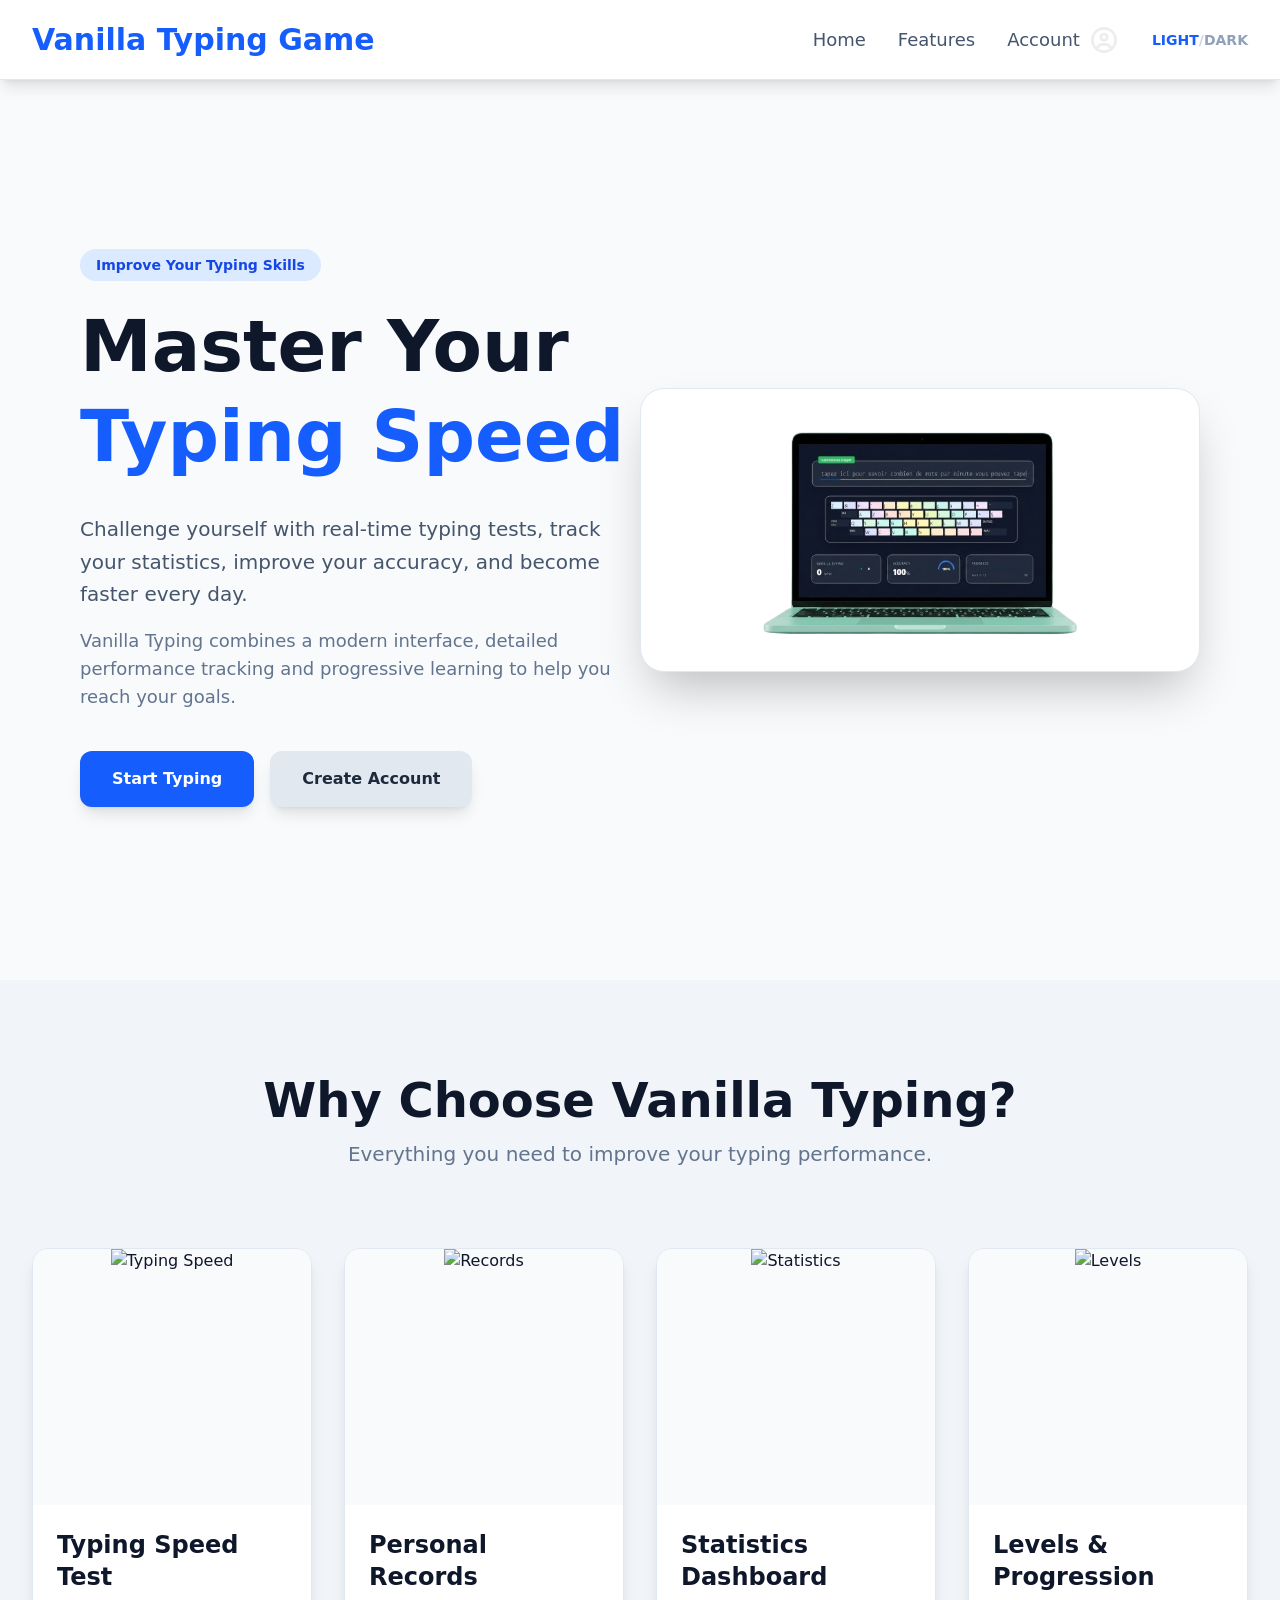
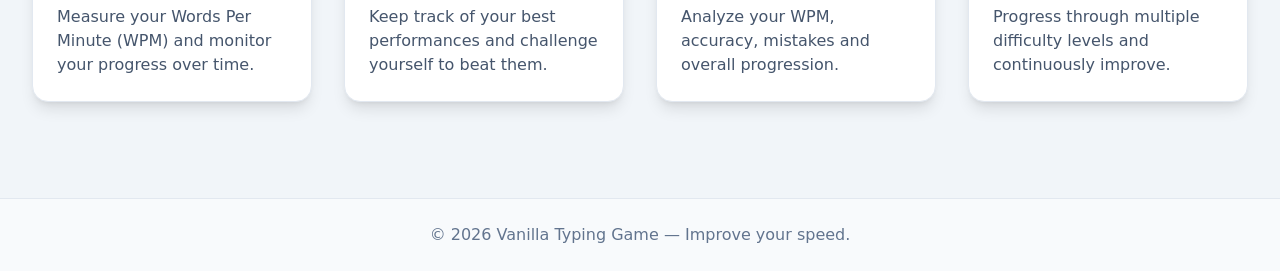
==== commit ec3c4b8f: "i've improved the word-display and add the pic in the home page" ====
--- a/Features.html
+++ b/Features.html
@@ -78,7 +78,7 @@
         <div class="lg:w-1/2 flex justify-center mt-16 lg:mt-0">
             <div
                 class="bg-white dark:bg-[#1e293b] border border-slate-200 dark:border-slate-700 rounded-3xl p-6 shadow-2xl">
-                <img src="" alt="Typing Game" class="w-2xl h-96 rounded-xl bg-slate-100 dark:bg-slate-800">
+                <img src="image/Features/Laptop.png" alt="Typing Game" class="w-2xl h-auto rounded-xl dark:bg-slate-800">
             </div>
         </div>
     </section>
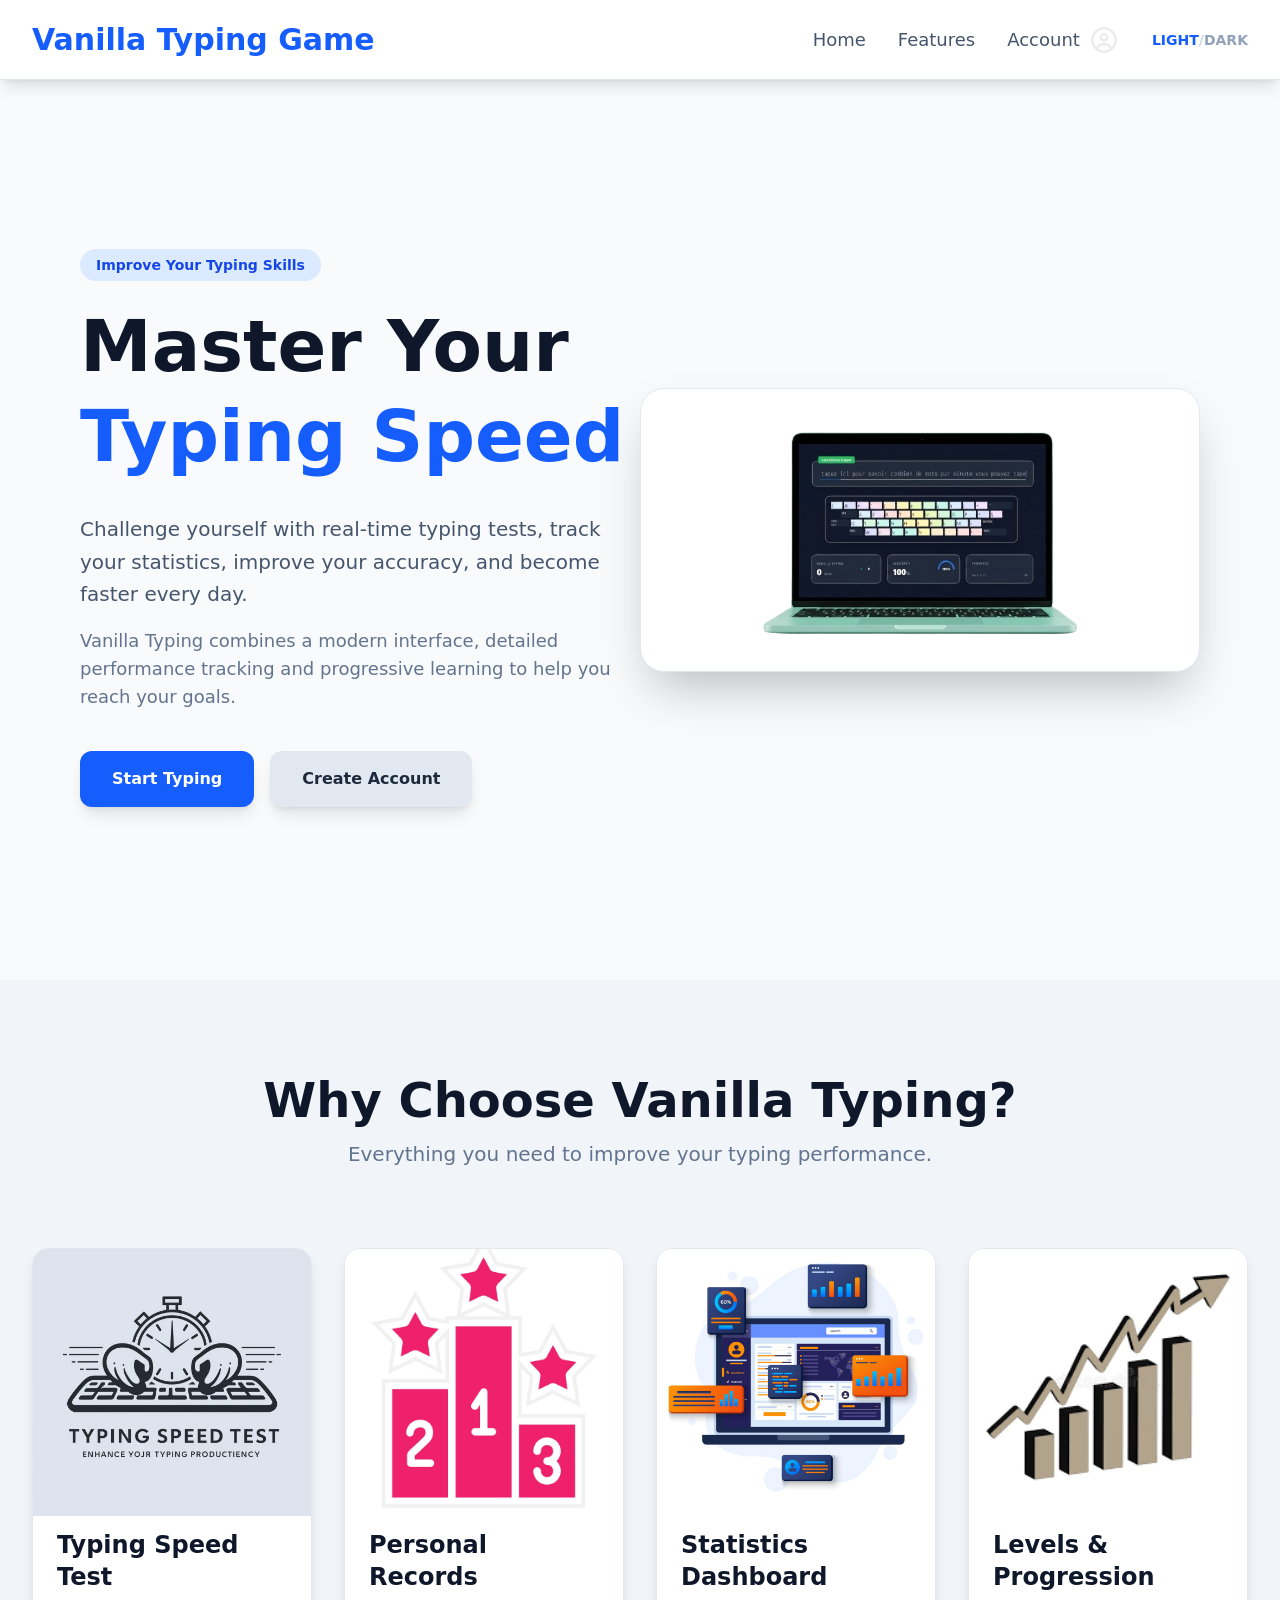
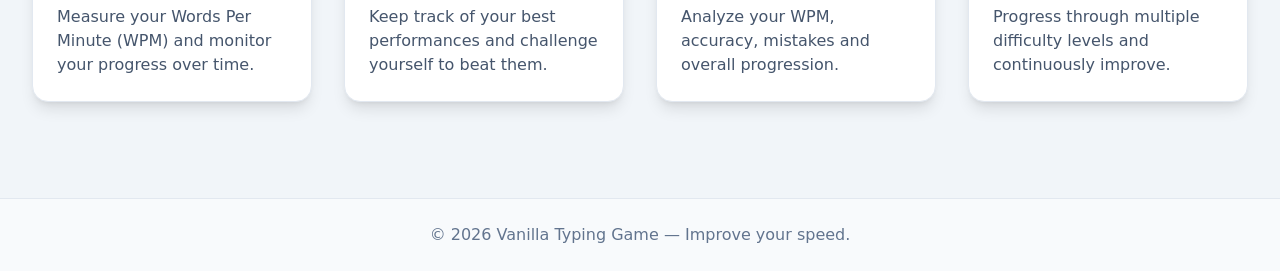
==== commit 12804789: "Ajout d'images dans chaque bloc de la section Why Choose Vanilla Typing" ====
--- a/Features.html
+++ b/Features.html
@@ -97,7 +97,7 @@
             <div
                 class="bg-white dark:bg-[#1e293b] rounded-2xl border border-slate-200 dark:border-slate-700 overflow-hidden shadow-lg hover:scale-105 transition">
                 <div class="h-64 bg-slate-50 dark:bg-slate-800 flex items-center justify-center">
-                    <img src="" alt="Typing Speed" class="h-full object-contain">
+                    <img src="image/Features/typingspeed.png" alt="Typing Speed" class="w-full h-56 object-cover rounded-t-xl">
                 </div>
                 <div class="p-6">
                     <h3 class="text-2xl font-bold mb-3 text-slate-900 dark:text-white">Typing Speed Test</h3>
@@ -109,7 +109,7 @@
             <div
                 class="bg-white dark:bg-[#1e293b] rounded-2xl border border-slate-200 dark:border-slate-700 overflow-hidden shadow-lg hover:scale-105 transition">
                 <div class="h-64 bg-slate-50 dark:bg-slate-800 flex items-center justify-center">
-                    <img src="" alt="Records" class="h-full object-contain">
+                    <img src="image/Features/personnalRecord.png" alt="Records" class="w-full h-56 object-cover rounded-t-xl">
                 </div>
                 <div class="p-6">
                     <h3 class="text-2xl font-bold mb-3 text-slate-900 dark:text-white">Personal Records</h3>
@@ -121,7 +121,7 @@
             <div
                 class="bg-white dark:bg-[#1e293b] rounded-2xl border border-slate-200 dark:border-slate-700 overflow-hidden shadow-lg hover:scale-105 transition">
                 <div class="h-64 bg-slate-50 dark:bg-slate-800 flex items-center justify-center">
-                    <img src="your-image.png" alt="Statistics" class="h-full object-contain">
+                    <img src="image/Features/staticsDashoard.png" alt="Statistics" class="w-full h-56 object-cover rounded-t-xl">
                 </div>
                 <div class="p-6">
                     <h3 class="text-2xl font-bold mb-3 text-slate-900 dark:text-white">Statistics Dashboard</h3>
@@ -133,7 +133,7 @@
             <div
                 class="bg-white dark:bg-[#1e293b] rounded-2xl border border-slate-200 dark:border-slate-700 overflow-hidden shadow-lg hover:scale-105 transition">
                 <div class="h-64 bg-slate-50 dark:bg-slate-800 flex items-center justify-center">
-                    <img src="" alt="Levels" class="h-full object-contain">
+                    <img src="image/Features/progress.png" alt="Levels" class="w-full h-56 object-cover rounded-t-xl">
                 </div>
                 <div class="p-6">
                     <h3 class="text-2xl font-bold mb-3 text-slate-900 dark:text-white">Levels & Progression</h3>
